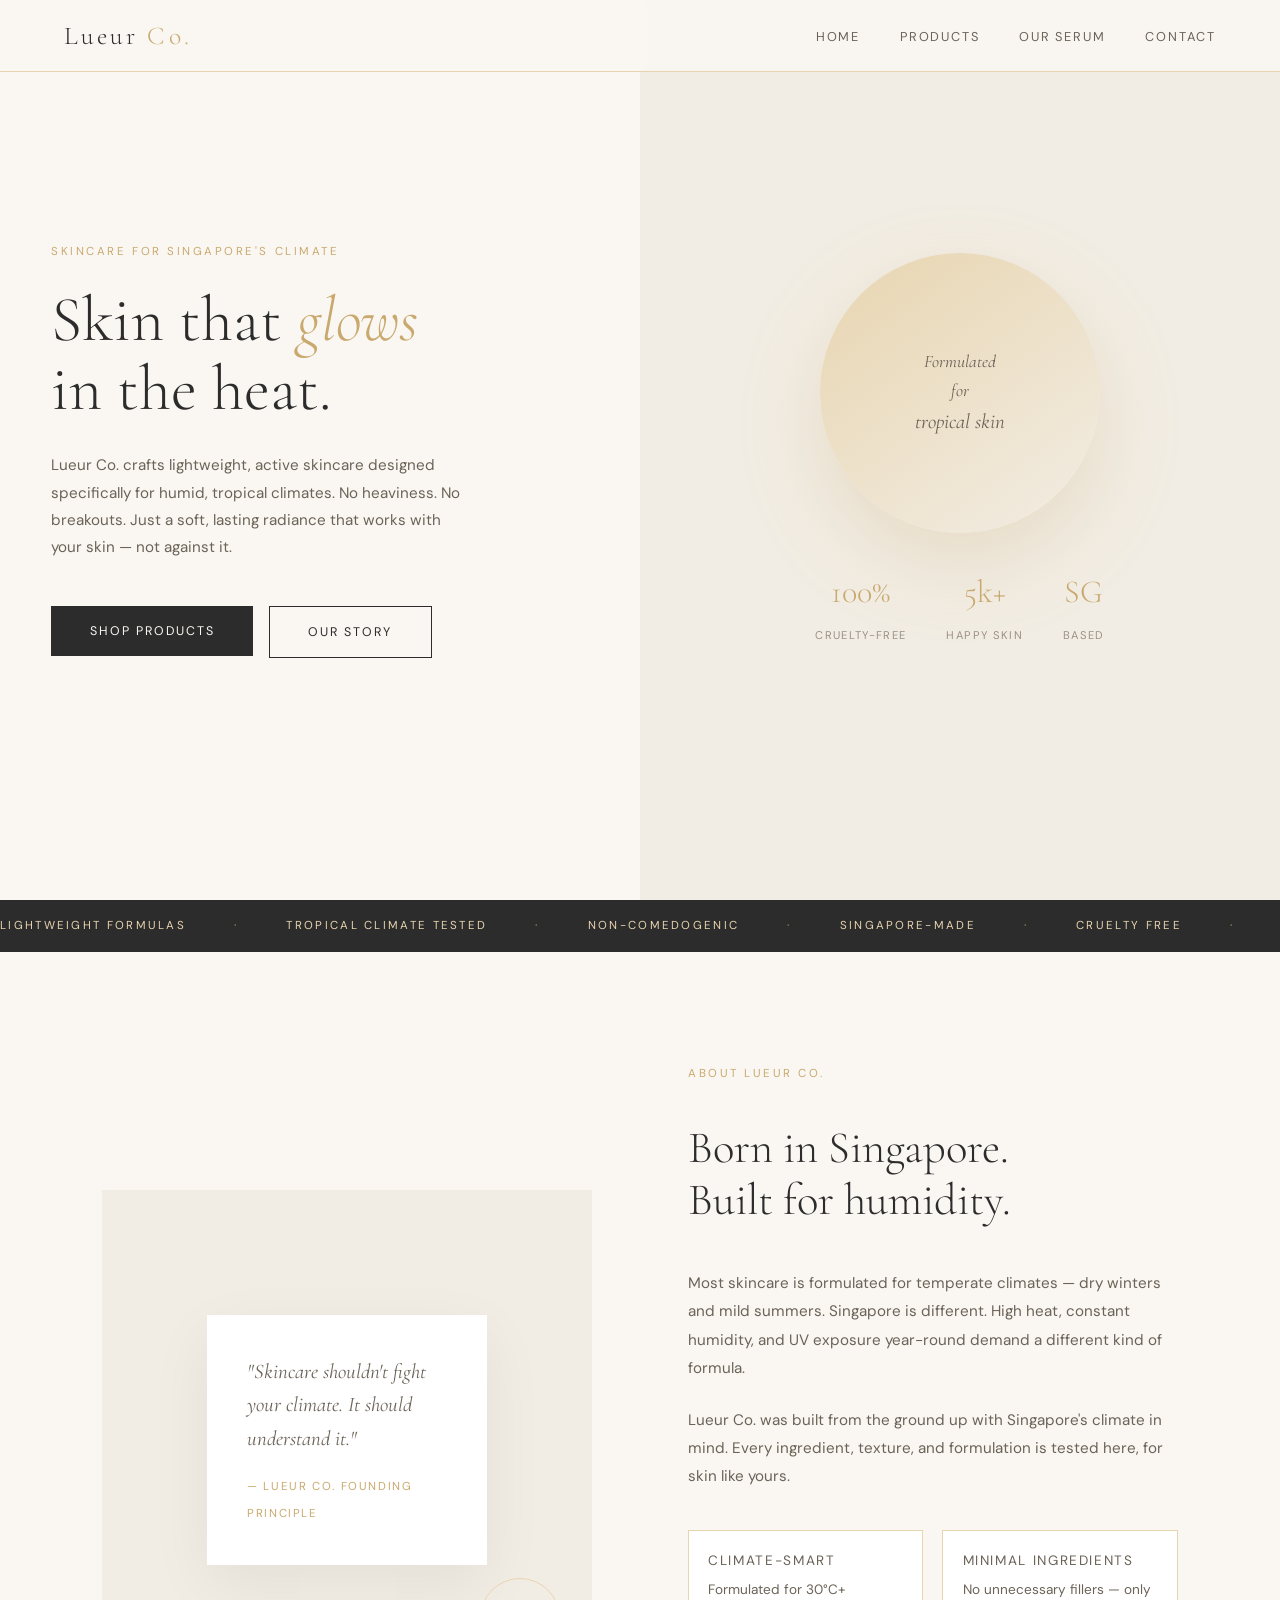
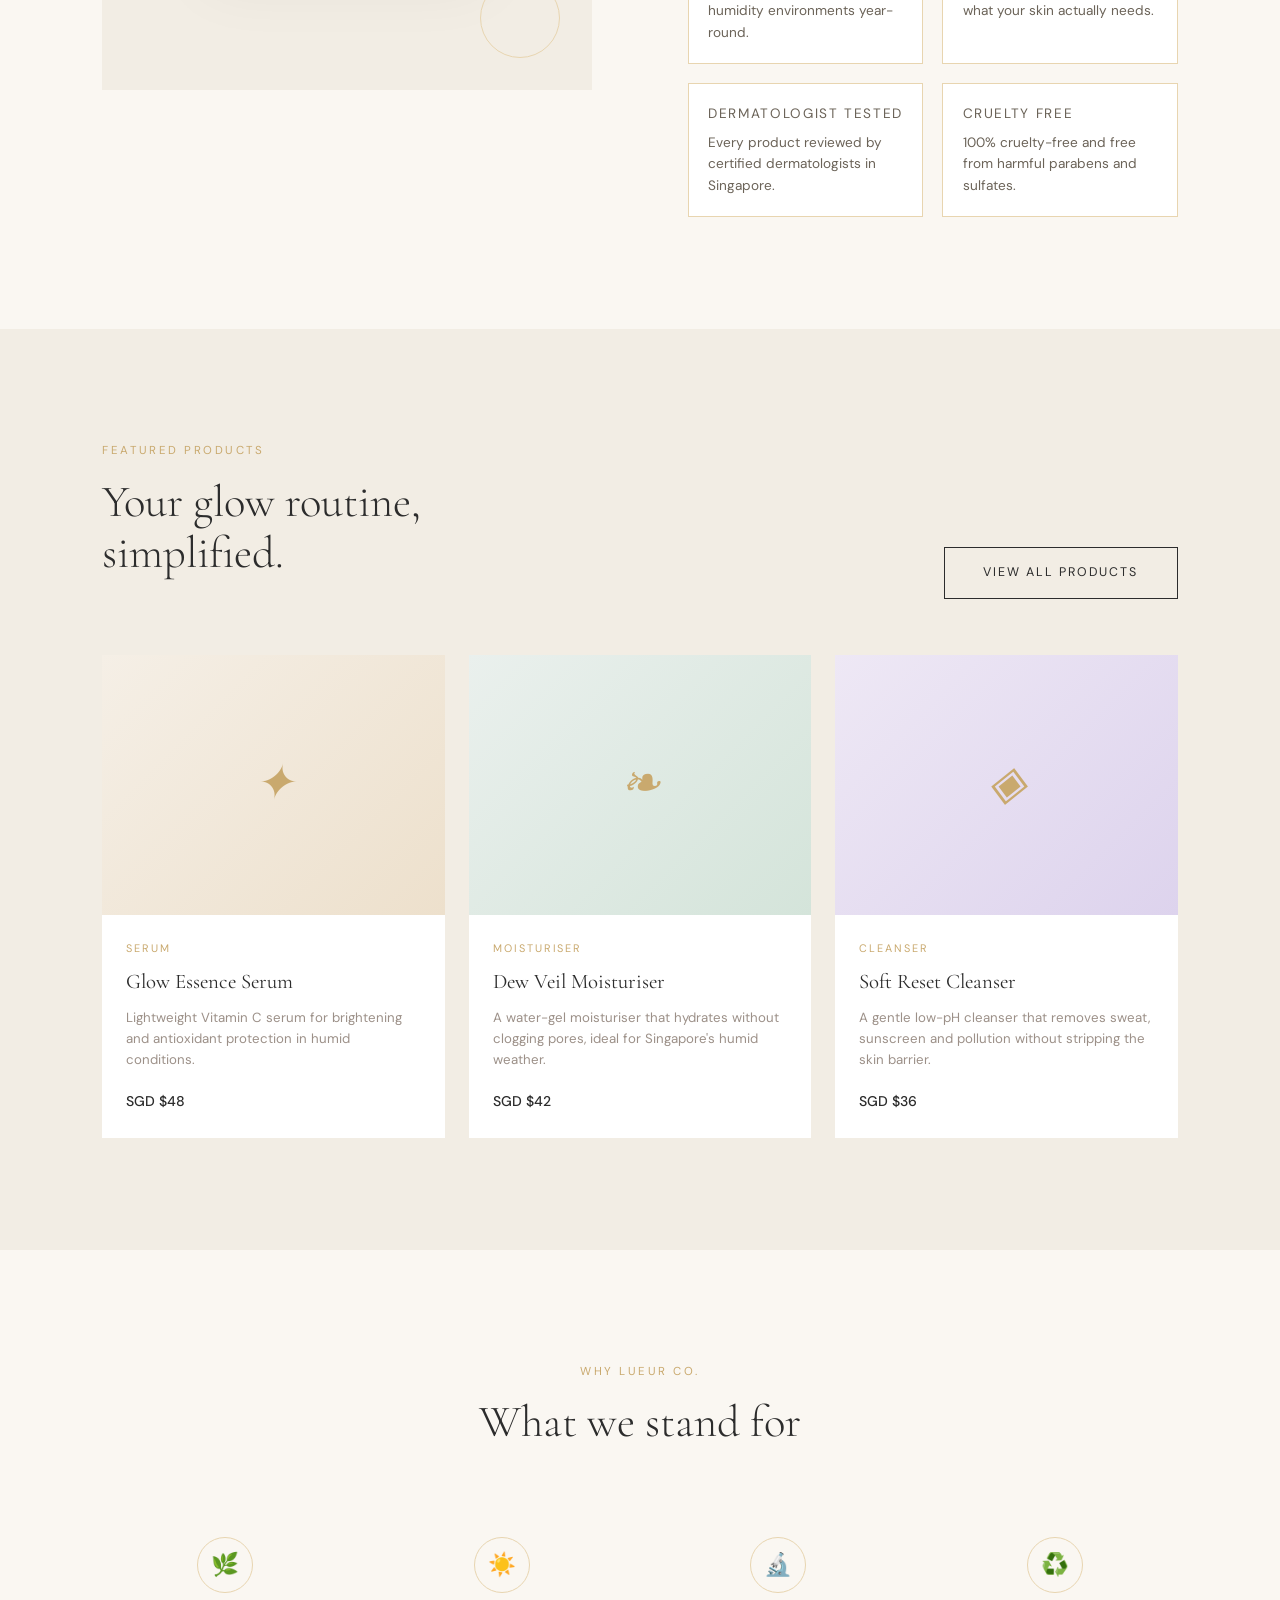
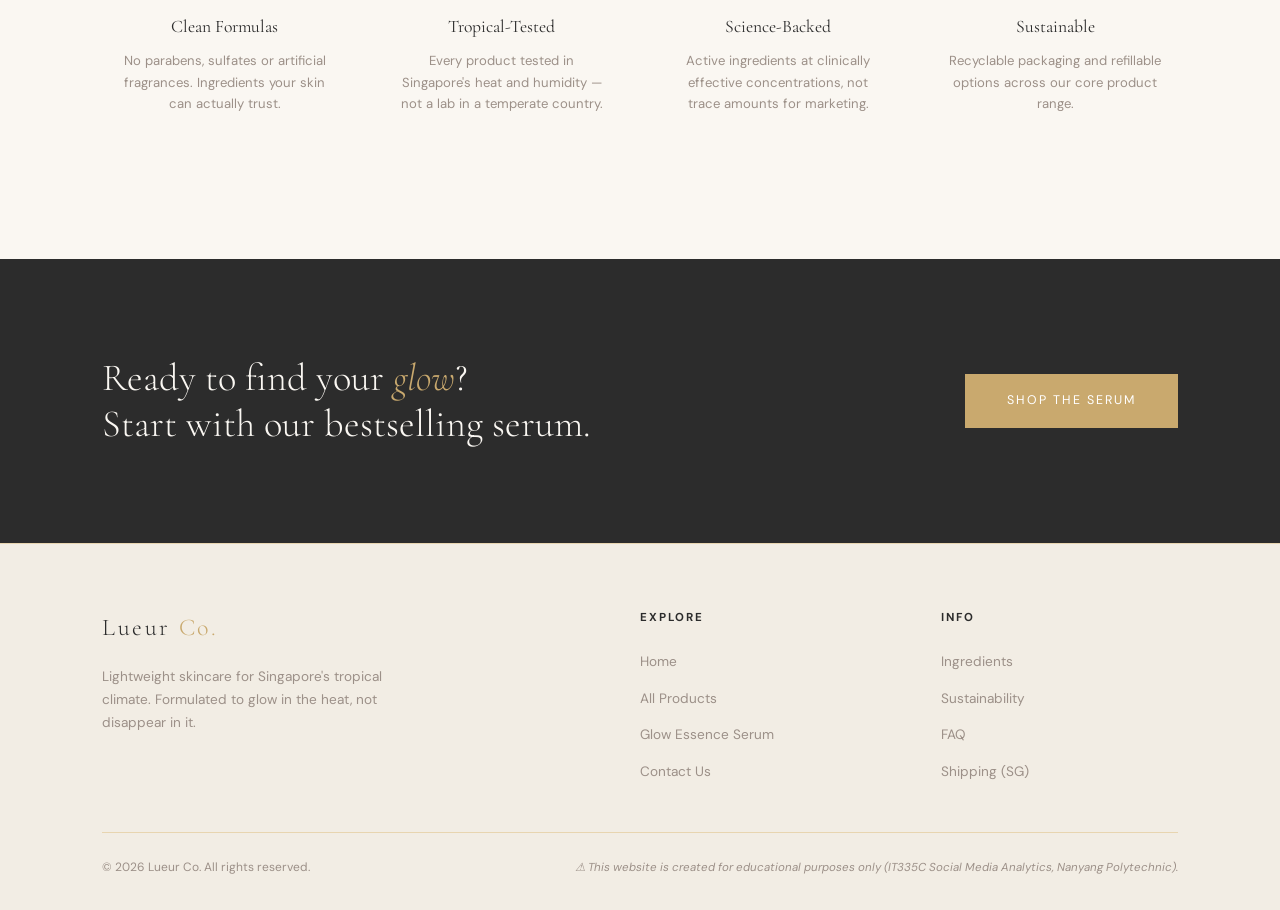
==== index.html @ 66461610 "Add files via upload" ====
<!DOCTYPE html>
<html lang="en">
<head>
  <meta charset="UTF-8" />
  <meta name="viewport" content="width=device-width, initial-scale=1.0" />
  <meta name="description" content="Lueur Co. — Lightweight skincare formulated for Singapore's humid tropical climate. Discover serums, moisturisers and cleansers that give your skin a natural, lasting glow." />
  <meta name="keywords" content="skincare Singapore, glow skincare, tropical skincare, humid weather skincare, lightweight moisturiser Singapore, serum Singapore, Lueur Co" />
  <meta name="author" content="Lueur Co." />
  <title>Lueur Co. | Skincare for the Tropical Glow</title>
  <link href="https://fonts.googleapis.com/css2?family=Cormorant+Garamond:ital,wght@0,300;0,400;0,600;1,300;1,400&family=DM+Sans:wght@300;400;500&display=swap" rel="stylesheet" />
  <style>
    *, *::before, *::after { box-sizing: border-box; margin: 0; padding: 0; }

    :root {
      --cream: #FAF7F2;
      --ivory: #F2EDE4;
      --gold: #C9A96E;
      --gold-light: #E8D5B0;
      --charcoal: #2C2C2C;
      --mid: #6B6358;
      --soft: #9C9088;
      --white: #FFFFFF;
    }

    html { scroll-behavior: smooth; }

    body {
      font-family: 'DM Sans', sans-serif;
      background: var(--cream);
      color: var(--charcoal);
      font-size: 16px;
      line-height: 1.7;
    }

    /* NAV */
    nav {
      position: fixed;
      top: 0; left: 0; right: 0;
      z-index: 100;
      display: flex;
      align-items: center;
      justify-content: space-between;
      padding: 0 5%;
      height: 72px;
      background: rgba(250, 247, 242, 0.92);
      backdrop-filter: blur(8px);
      border-bottom: 1px solid var(--gold-light);
    }

    .nav-logo {
      font-family: 'Cormorant Garamond', serif;
      font-size: 1.6rem;
      font-weight: 300;
      letter-spacing: 0.12em;
      color: var(--charcoal);
      text-decoration: none;
    }

    .nav-logo span { color: var(--gold); }

    .nav-links {
      display: flex;
      gap: 2.5rem;
      list-style: none;
    }

    .nav-links a {
      font-size: 0.8rem;
      letter-spacing: 0.14em;
      text-transform: uppercase;
      color: var(--mid);
      text-decoration: none;
      transition: color 0.2s;
    }

    .nav-links a:hover { color: var(--gold); }

    /* HERO */
    .hero {
      min-height: 100vh;
      display: grid;
      grid-template-columns: 1fr 1fr;
      padding-top: 72px;
    }

    .hero-text {
      display: flex;
      flex-direction: column;
      justify-content: center;
      padding: 6% 5% 6% 8%;
    }

    .hero-eyebrow {
      font-size: 0.72rem;
      letter-spacing: 0.22em;
      text-transform: uppercase;
      color: var(--gold);
      margin-bottom: 1.5rem;
    }

    .hero-title {
      font-family: 'Cormorant Garamond', serif;
      font-size: clamp(3rem, 5vw, 5.5rem);
      font-weight: 300;
      line-height: 1.08;
      color: var(--charcoal);
      margin-bottom: 1.8rem;
    }

    .hero-title em {
      font-style: italic;
      color: var(--gold);
    }

    .hero-sub {
      font-size: 0.95rem;
      color: var(--mid);
      max-width: 420px;
      margin-bottom: 2.8rem;
      line-height: 1.8;
    }

    .btn-primary {
      display: inline-block;
      background: var(--charcoal);
      color: var(--cream);
      padding: 0.9rem 2.4rem;
      font-size: 0.78rem;
      letter-spacing: 0.16em;
      text-transform: uppercase;
      text-decoration: none;
      transition: background 0.25s, color 0.25s;
      align-self: flex-start;
    }

    .btn-primary:hover {
      background: var(--gold);
      color: var(--white);
    }

    .btn-outline {
      display: inline-block;
      border: 1px solid var(--charcoal);
      color: var(--charcoal);
      padding: 0.9rem 2.4rem;
      font-size: 0.78rem;
      letter-spacing: 0.16em;
      text-transform: uppercase;
      text-decoration: none;
      transition: background 0.25s, color 0.25s;
    }

    .btn-outline:hover {
      background: var(--charcoal);
      color: var(--cream);
    }

    .hero-visual {
      background: var(--ivory);
      display: flex;
      align-items: center;
      justify-content: center;
      position: relative;
      overflow: hidden;
    }

    .hero-visual-inner {
      display: flex;
      flex-direction: column;
      align-items: center;
      gap: 2rem;
    }

    .hero-circle {
      width: 280px;
      height: 280px;
      border-radius: 50%;
      background: linear-gradient(145deg, var(--gold-light), var(--ivory));
      display: flex;
      align-items: center;
      justify-content: center;
      box-shadow: 0 30px 80px rgba(201,169,110,0.25);
    }

    .hero-circle-text {
      font-family: 'Cormorant Garamond', serif;
      font-size: 1.1rem;
      font-style: italic;
      color: var(--mid);
      text-align: center;
      line-height: 1.6;
    }

    .hero-stats {
      display: flex;
      gap: 2.5rem;
    }

    .hero-stat {
      text-align: center;
    }

    .hero-stat-num {
      font-family: 'Cormorant Garamond', serif;
      font-size: 2rem;
      font-weight: 300;
      color: var(--gold);
      display: block;
    }

    .hero-stat-label {
      font-size: 0.7rem;
      letter-spacing: 0.12em;
      text-transform: uppercase;
      color: var(--soft);
    }

    /* MARQUEE */
    .marquee-wrap {
      background: var(--charcoal);
      padding: 1rem 0;
      overflow: hidden;
    }

    .marquee-track {
      display: flex;
      gap: 3rem;
      animation: marquee 20s linear infinite;
      white-space: nowrap;
    }

    .marquee-track span {
      font-size: 0.72rem;
      letter-spacing: 0.2em;
      text-transform: uppercase;
      color: var(--gold-light);
    }

    .marquee-track .dot {
      color: var(--gold);
    }

    @keyframes marquee {
      from { transform: translateX(0); }
      to { transform: translateX(-50%); }
    }

    /* SECTION SHARED */
    section { padding: 7rem 8%; }

    .section-eyebrow {
      font-size: 0.72rem;
      letter-spacing: 0.22em;
      text-transform: uppercase;
      color: var(--gold);
      margin-bottom: 1rem;
    }

    .section-title {
      font-family: 'Cormorant Garamond', serif;
      font-size: clamp(2rem, 3.5vw, 3.2rem);
      font-weight: 300;
      line-height: 1.15;
      color: var(--charcoal);
      margin-bottom: 1.2rem;
    }

    .section-body {
      font-size: 0.95rem;
      color: var(--mid);
      max-width: 560px;
      line-height: 1.85;
    }

    /* ABOUT */
    .about {
      display: grid;
      grid-template-columns: 1fr 1fr;
      gap: 6rem;
      align-items: center;
    }

    .about-visual {
      background: var(--ivory);
      height: 500px;
      display: flex;
      align-items: center;
      justify-content: center;
      position: relative;
    }

    .about-visual-card {
      background: var(--white);
      padding: 2.5rem;
      max-width: 280px;
      box-shadow: 0 20px 60px rgba(0,0,0,0.06);
    }

    .about-visual-card p {
      font-family: 'Cormorant Garamond', serif;
      font-size: 1.3rem;
      font-style: italic;
      color: var(--mid);
      line-height: 1.6;
      margin-bottom: 1rem;
    }

    .about-visual-card small {
      font-size: 0.72rem;
      letter-spacing: 0.14em;
      text-transform: uppercase;
      color: var(--gold);
    }

    .about-accent {
      position: absolute;
      bottom: 2rem;
      right: 2rem;
      width: 80px;
      height: 80px;
      border: 1px solid var(--gold-light);
      border-radius: 50%;
    }

    .about-text { display: flex; flex-direction: column; gap: 1.5rem; }

    .about-pillars {
      display: grid;
      grid-template-columns: 1fr 1fr;
      gap: 1.2rem;
      margin-top: 1rem;
    }

    .pillar {
      padding: 1.2rem;
      border: 1px solid var(--gold-light);
      background: var(--white);
    }

    .pillar-title {
      font-size: 0.78rem;
      letter-spacing: 0.12em;
      text-transform: uppercase;
      color: var(--gold);
      margin-bottom: 0.4rem;
    }

    .pillar p {
      font-size: 0.85rem;
      color: var(--mid);
      line-height: 1.6;
    }

    /* FEATURED PRODUCTS */
    .featured { background: var(--ivory); }

    .featured-header {
      display: flex;
      justify-content: space-between;
      align-items: flex-end;
      margin-bottom: 3.5rem;
    }

    .products-grid {
      display: grid;
      grid-template-columns: repeat(3, 1fr);
      gap: 1.5rem;
    }

    .product-card {
      background: var(--white);
      overflow: hidden;
      transition: transform 0.3s;
      text-decoration: none;
      color: inherit;
      display: block;
    }

    .product-card:hover { transform: translateY(-6px); }

    .product-img {
      height: 260px;
      display: flex;
      align-items: center;
      justify-content: center;
      font-family: 'Cormorant Garamond', serif;
      font-size: 3rem;
      font-style: italic;
      color: var(--gold);
      position: relative;
      overflow: hidden;
    }

    .product-img-1 { background: linear-gradient(135deg, #F5EFE6, #EDE0CC); }
    .product-img-2 { background: linear-gradient(135deg, #EAF0ED, #D4E4DA); }
    .product-img-3 { background: linear-gradient(135deg, #EEE8F5, #DDD3ED); }

    .product-info { padding: 1.5rem; }

    .product-category {
      font-size: 0.68rem;
      letter-spacing: 0.18em;
      text-transform: uppercase;
      color: var(--gold);
      margin-bottom: 0.4rem;
    }

    .product-name {
      font-family: 'Cormorant Garamond', serif;
      font-size: 1.3rem;
      font-weight: 400;
      color: var(--charcoal);
      margin-bottom: 0.5rem;
    }

    .product-desc {
      font-size: 0.83rem;
      color: var(--soft);
      line-height: 1.6;
      margin-bottom: 1rem;
    }

    .product-price {
      font-size: 0.88rem;
      color: var(--charcoal);
      font-weight: 500;
    }

    /* VALUES */
    .values-grid {
      display: grid;
      grid-template-columns: repeat(4, 1fr);
      gap: 2rem;
      margin-top: 3.5rem;
    }

    .value-item { text-align: center; padding: 2rem 1rem; }

    .value-icon {
      width: 56px;
      height: 56px;
      border: 1px solid var(--gold-light);
      border-radius: 50%;
      display: flex;
      align-items: center;
      justify-content: center;
      margin: 0 auto 1.2rem;
      font-size: 1.4rem;
    }

    .value-title {
      font-family: 'Cormorant Garamond', serif;
      font-size: 1.1rem;
      font-weight: 400;
      color: var(--charcoal);
      margin-bottom: 0.5rem;
    }

    .value-body {
      font-size: 0.82rem;
      color: var(--soft);
      line-height: 1.65;
    }

    /* CTA BANNER */
    .cta-banner {
      background: var(--charcoal);
      padding: 6rem 8%;
      display: grid;
      grid-template-columns: 1fr auto;
      align-items: center;
      gap: 3rem;
    }

    .cta-banner h2 {
      font-family: 'Cormorant Garamond', serif;
      font-size: clamp(2rem, 3vw, 3rem);
      font-weight: 300;
      color: var(--cream);
      line-height: 1.2;
    }

    .cta-banner h2 em { color: var(--gold); font-style: italic; }

    .btn-gold {
      display: inline-block;
      background: var(--gold);
      color: var(--white);
      padding: 1rem 2.6rem;
      font-size: 0.78rem;
      letter-spacing: 0.16em;
      text-transform: uppercase;
      text-decoration: none;
      white-space: nowrap;
      transition: background 0.25s;
    }

    .btn-gold:hover { background: var(--gold-light); color: var(--charcoal); }

    /* FOOTER */
    footer {
      background: var(--ivory);
      padding: 4rem 8% 2rem;
      border-top: 1px solid var(--gold-light);
    }

    .footer-top {
      display: grid;
      grid-template-columns: 2fr 1fr 1fr;
      gap: 4rem;
      margin-bottom: 3rem;
    }

    .footer-brand {
      font-family: 'Cormorant Garamond', serif;
      font-size: 1.5rem;
      font-weight: 300;
      letter-spacing: 0.1em;
      color: var(--charcoal);
      margin-bottom: 1rem;
    }

    .footer-brand span { color: var(--gold); }

    .footer-tagline {
      font-size: 0.85rem;
      color: var(--soft);
      line-height: 1.7;
      max-width: 280px;
    }

    .footer-col h4 {
      font-size: 0.72rem;
      letter-spacing: 0.18em;
      text-transform: uppercase;
      color: var(--charcoal);
      margin-bottom: 1.2rem;
    }

    .footer-col ul { list-style: none; display: flex; flex-direction: column; gap: 0.6rem; }

    .footer-col ul a {
      font-size: 0.85rem;
      color: var(--soft);
      text-decoration: none;
      transition: color 0.2s;
    }

    .footer-col ul a:hover { color: var(--gold); }

    .footer-bottom {
      border-top: 1px solid var(--gold-light);
      padding-top: 1.5rem;
      display: flex;
      justify-content: space-between;
      align-items: center;
    }

    .footer-copy {
      font-size: 0.75rem;
      color: var(--soft);
    }

    .disclaimer {
      font-size: 0.72rem;
      color: var(--soft);
      font-style: italic;
    }
  </style>
</head>
<body>

  <!-- NAV -->
  <nav>
    <a href="index.html" class="nav-logo">Lueur <span>Co.</span></a>
    <ul class="nav-links">
      <li><a href="index.html">Home</a></li>
      <li><a href="products.html">Products</a></li>
      <li><a href="serum.html">Our Serum</a></li>
      <li><a href="serum.html#contact">Contact</a></li>
    </ul>
  </nav>

  <!-- HERO -->
  <section class="hero" style="padding: 0;">
    <div class="hero-text">
      <p class="hero-eyebrow">Skincare for Singapore's Climate</p>
      <h1 class="hero-title">Skin that <em>glows</em><br>in the heat.</h1>
      <p class="hero-sub">Lueur Co. crafts lightweight, active skincare designed specifically for humid, tropical climates. No heaviness. No breakouts. Just a soft, lasting radiance that works with your skin — not against it.</p>
      <div style="display:flex;gap:1rem;">
        <a href="products.html" class="btn-primary">Shop Products</a>
        <a href="#about" class="btn-outline">Our Story</a>
      </div>
    </div>
    <div class="hero-visual">
      <div class="hero-visual-inner">
        <div class="hero-circle">
          <div class="hero-circle-text">
            Formulated<br>for<br><em style="font-size:1.3rem">tropical skin</em>
          </div>
        </div>
        <div class="hero-stats">
          <div class="hero-stat">
            <span class="hero-stat-num">100%</span>
            <span class="hero-stat-label">Cruelty-free</span>
          </div>
          <div class="hero-stat">
            <span class="hero-stat-num">5k+</span>
            <span class="hero-stat-label">Happy skin</span>
          </div>
          <div class="hero-stat">
            <span class="hero-stat-num">SG</span>
            <span class="hero-stat-label">Based</span>
          </div>
        </div>
      </div>
    </div>
  </section>

  <!-- MARQUEE -->
  <div class="marquee-wrap">
    <div class="marquee-track">
      <span>Lightweight Formulas</span><span class="dot">·</span>
      <span>Tropical Climate Tested</span><span class="dot">·</span>
      <span>Non-Comedogenic</span><span class="dot">·</span>
      <span>Singapore-Made</span><span class="dot">·</span>
      <span>Cruelty Free</span><span class="dot">·</span>
      <span>Dermatologist Approved</span><span class="dot">·</span>
      <span>Lightweight Formulas</span><span class="dot">·</span>
      <span>Tropical Climate Tested</span><span class="dot">·</span>
      <span>Non-Comedogenic</span><span class="dot">·</span>
      <span>Singapore-Made</span><span class="dot">·</span>
      <span>Cruelty Free</span><span class="dot">·</span>
      <span>Dermatologist Approved</span><span class="dot">·</span>
    </div>
  </div>

  <!-- ABOUT -->
  <section id="about">
    <div class="about">
      <div class="about-visual">
        <div class="about-visual-card">
          <p>"Skincare shouldn't fight your climate. It should understand it."</p>
          <small>— Lueur Co. Founding Principle</small>
        </div>
        <div class="about-accent"></div>
      </div>
      <div class="about-text">
        <p class="section-eyebrow">About Lueur Co.</p>
        <h2 class="section-title">Born in Singapore.<br>Built for humidity.</h2>
        <p class="section-body">Most skincare is formulated for temperate climates — dry winters and mild summers. Singapore is different. High heat, constant humidity, and UV exposure year-round demand a different kind of formula.</p>
        <p class="section-body">Lueur Co. was built from the ground up with Singapore's climate in mind. Every ingredient, texture, and formulation is tested here, for skin like yours.</p>
        <div class="about-pillars">
          <div class="pillar">
            <p class="pillar-title">Climate-smart</p>
            <p>Formulated for 30°C+ humidity environments year-round.</p>
          </div>
          <div class="pillar">
            <p class="pillar-title">Minimal Ingredients</p>
            <p>No unnecessary fillers — only what your skin actually needs.</p>
          </div>
          <div class="pillar">
            <p class="pillar-title">Dermatologist Tested</p>
            <p>Every product reviewed by certified dermatologists in Singapore.</p>
          </div>
          <div class="pillar">
            <p class="pillar-title">Cruelty Free</p>
            <p>100% cruelty-free and free from harmful parabens and sulfates.</p>
          </div>
        </div>
      </div>
    </div>
  </section>

  <!-- FEATURED PRODUCTS -->
  <section class="featured">
    <div class="featured-header">
      <div>
        <p class="section-eyebrow">Featured Products</p>
        <h2 class="section-title">Your glow routine,<br>simplified.</h2>
      </div>
      <a href="products.html" class="btn-outline">View All Products</a>
    </div>
    <div class="products-grid">
      <a href="serum.html" class="product-card">
        <div class="product-img product-img-1">✦</div>
        <div class="product-info">
          <p class="product-category">Serum</p>
          <h3 class="product-name">Glow Essence Serum</h3>
          <p class="product-desc">Lightweight Vitamin C serum for brightening and antioxidant protection in humid conditions.</p>
          <span class="product-price">SGD $48</span>
        </div>
      </a>
      <a href="products.html" class="product-card">
        <div class="product-img product-img-2">❧</div>
        <div class="product-info">
          <p class="product-category">Moisturiser</p>
          <h3 class="product-name">Dew Veil Moisturiser</h3>
          <p class="product-desc">A water-gel moisturiser that hydrates without clogging pores, ideal for Singapore's humid weather.</p>
          <span class="product-price">SGD $42</span>
        </div>
      </a>
      <a href="products.html" class="product-card">
        <div class="product-img product-img-3">◈</div>
        <div class="product-info">
          <p class="product-category">Cleanser</p>
          <h3 class="product-name">Soft Reset Cleanser</h3>
          <p class="product-desc">A gentle low-pH cleanser that removes sweat, sunscreen and pollution without stripping the skin barrier.</p>
          <span class="product-price">SGD $36</span>
        </div>
      </a>
    </div>
  </section>

  <!-- VALUES -->
  <section>
    <div style="text-align:center;max-width:560px;margin:0 auto 0;">
      <p class="section-eyebrow">Why Lueur Co.</p>
      <h2 class="section-title">What we stand for</h2>
    </div>
    <div class="values-grid">
      <div class="value-item">
        <div class="value-icon">🌿</div>
        <h3 class="value-title">Clean Formulas</h3>
        <p class="value-body">No parabens, sulfates or artificial fragrances. Ingredients your skin can actually trust.</p>
      </div>
      <div class="value-item">
        <div class="value-icon">☀️</div>
        <h3 class="value-title">Tropical-Tested</h3>
        <p class="value-body">Every product tested in Singapore's heat and humidity — not a lab in a temperate country.</p>
      </div>
      <div class="value-item">
        <div class="value-icon">🔬</div>
        <h3 class="value-title">Science-Backed</h3>
        <p class="value-body">Active ingredients at clinically effective concentrations, not trace amounts for marketing.</p>
      </div>
      <div class="value-item">
        <div class="value-icon">♻️</div>
        <h3 class="value-title">Sustainable</h3>
        <p class="value-body">Recyclable packaging and refillable options across our core product range.</p>
      </div>
    </div>
  </section>

  <!-- CTA BANNER -->
  <div class="cta-banner">
    <h2>Ready to find your <em>glow</em>?<br>Start with our bestselling serum.</h2>
    <a href="serum.html" class="btn-gold">Shop the Serum</a>
  </div>

  <!-- FOOTER -->
  <footer>
    <div class="footer-top">
      <div>
        <div class="footer-brand">Lueur <span>Co.</span></div>
        <p class="footer-tagline">Lightweight skincare for Singapore's tropical climate. Formulated to glow in the heat, not disappear in it.</p>
      </div>
      <div class="footer-col">
        <h4>Explore</h4>
        <ul>
          <li><a href="index.html">Home</a></li>
          <li><a href="products.html">All Products</a></li>
          <li><a href="serum.html">Glow Essence Serum</a></li>
          <li><a href="serum.html#contact">Contact Us</a></li>
        </ul>
      </div>
      <div class="footer-col">
        <h4>Info</h4>
        <ul>
          <li><a href="#">Ingredients</a></li>
          <li><a href="#">Sustainability</a></li>
          <li><a href="#">FAQ</a></li>
          <li><a href="#">Shipping (SG)</a></li>
        </ul>
      </div>
    </div>
    <div class="footer-bottom">
      <p class="footer-copy">© 2026 Lueur Co. All rights reserved.</p>
      <p class="disclaimer">⚠ This website is created for educational purposes only (IT335C Social Media Analytics, Nanyang Polytechnic).</p>
    </div>
  </footer>

</body>
</html>
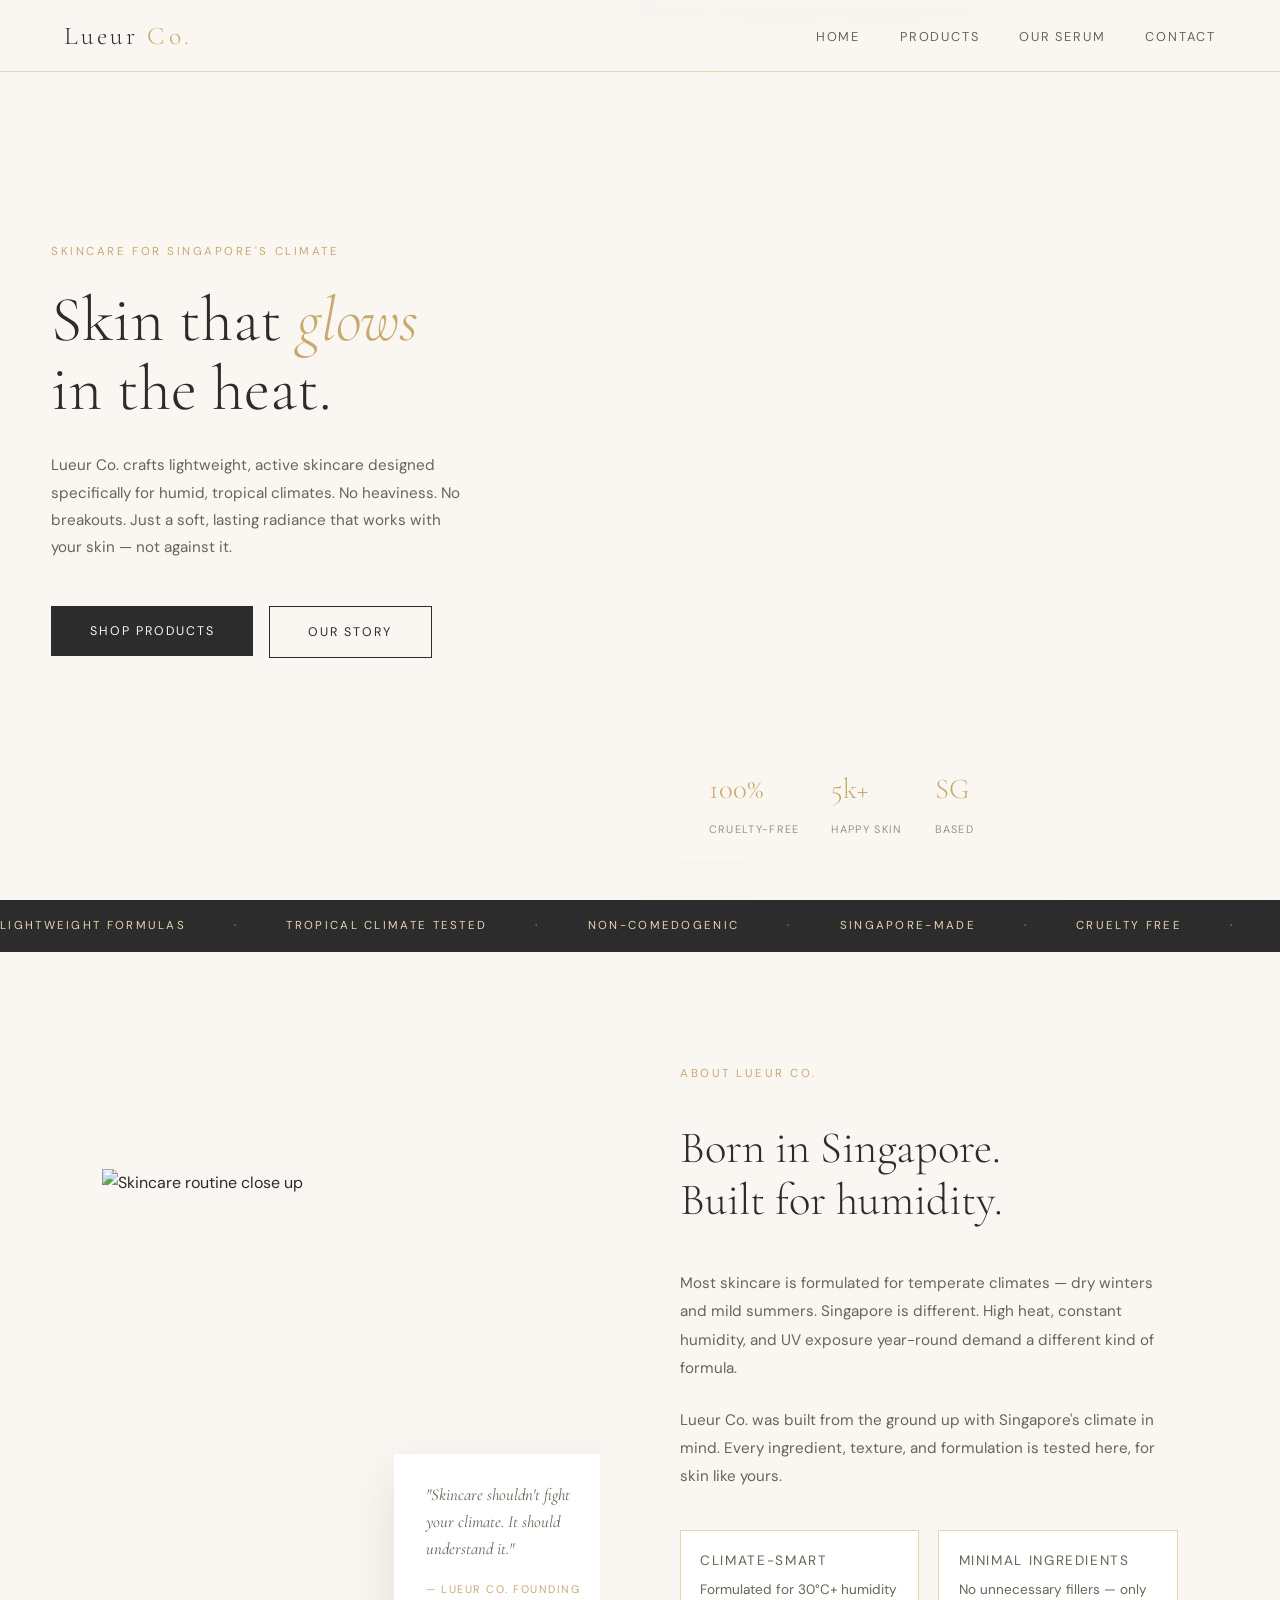
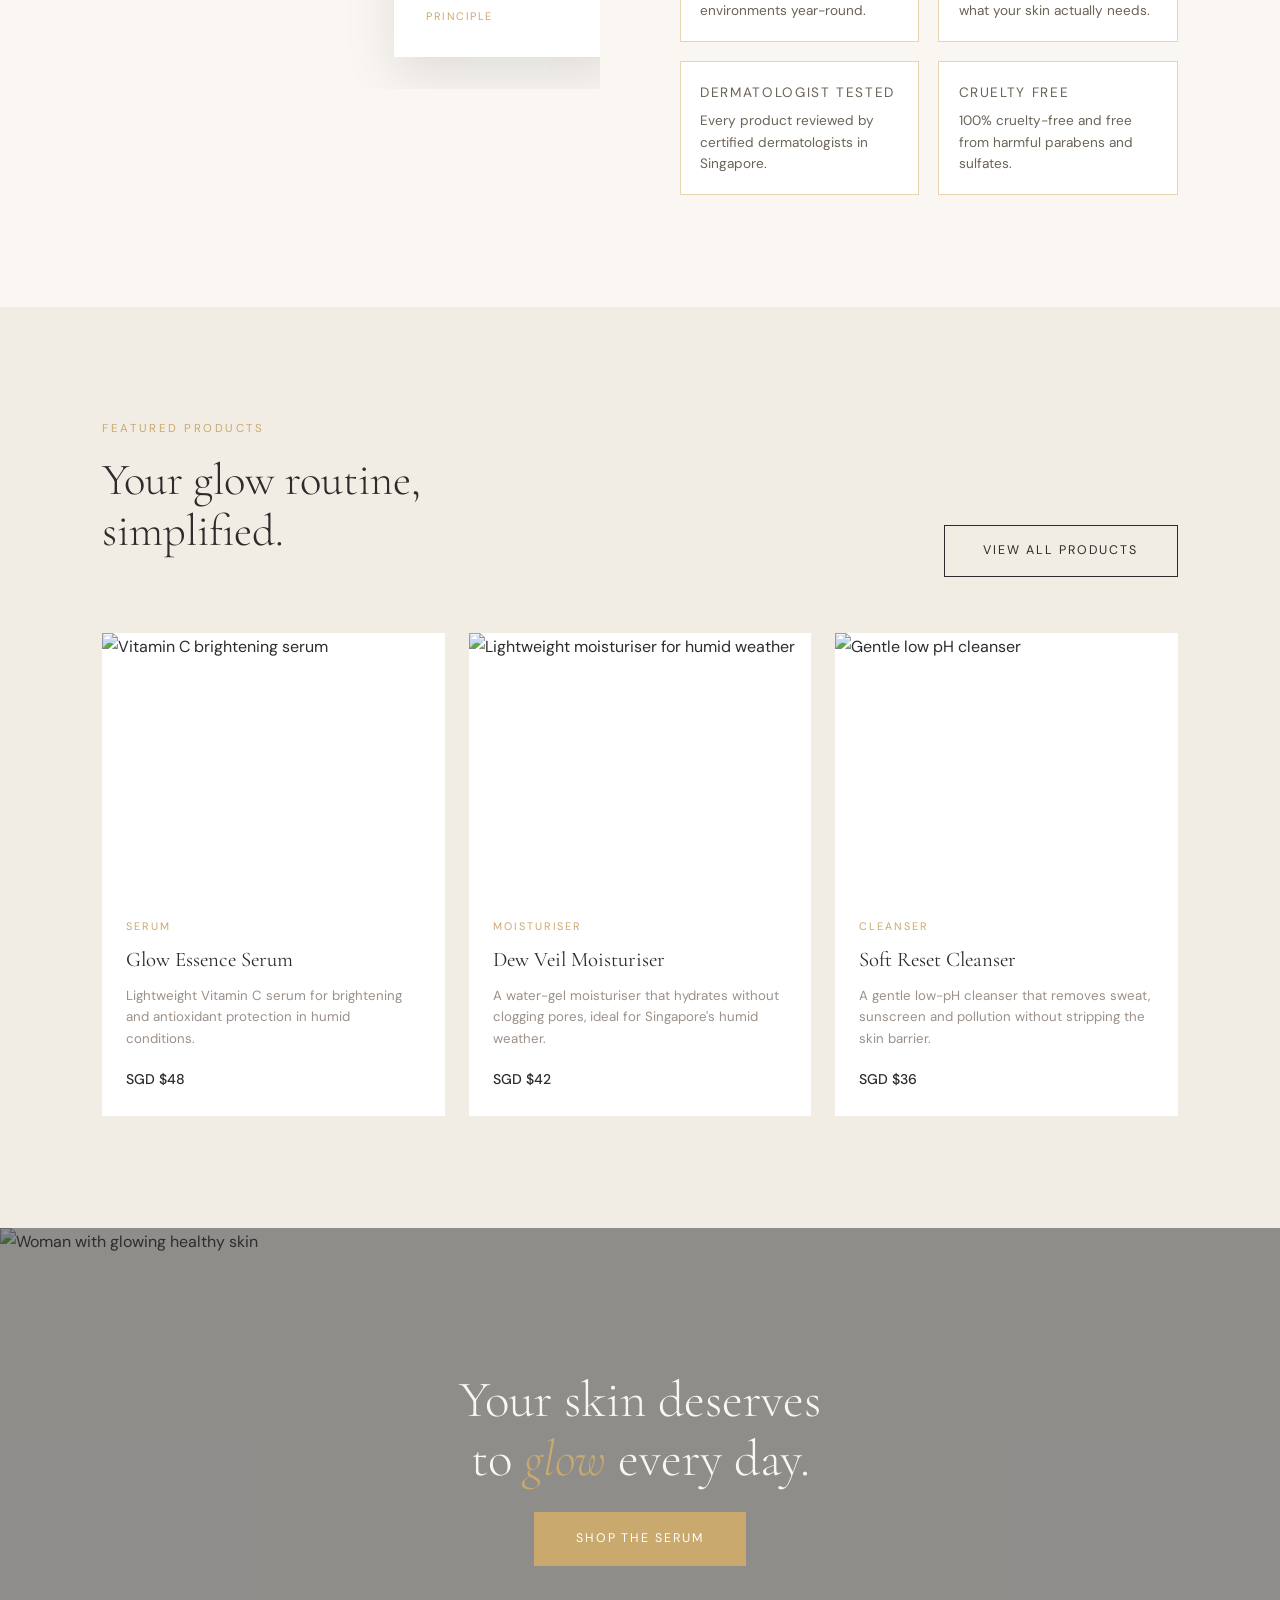
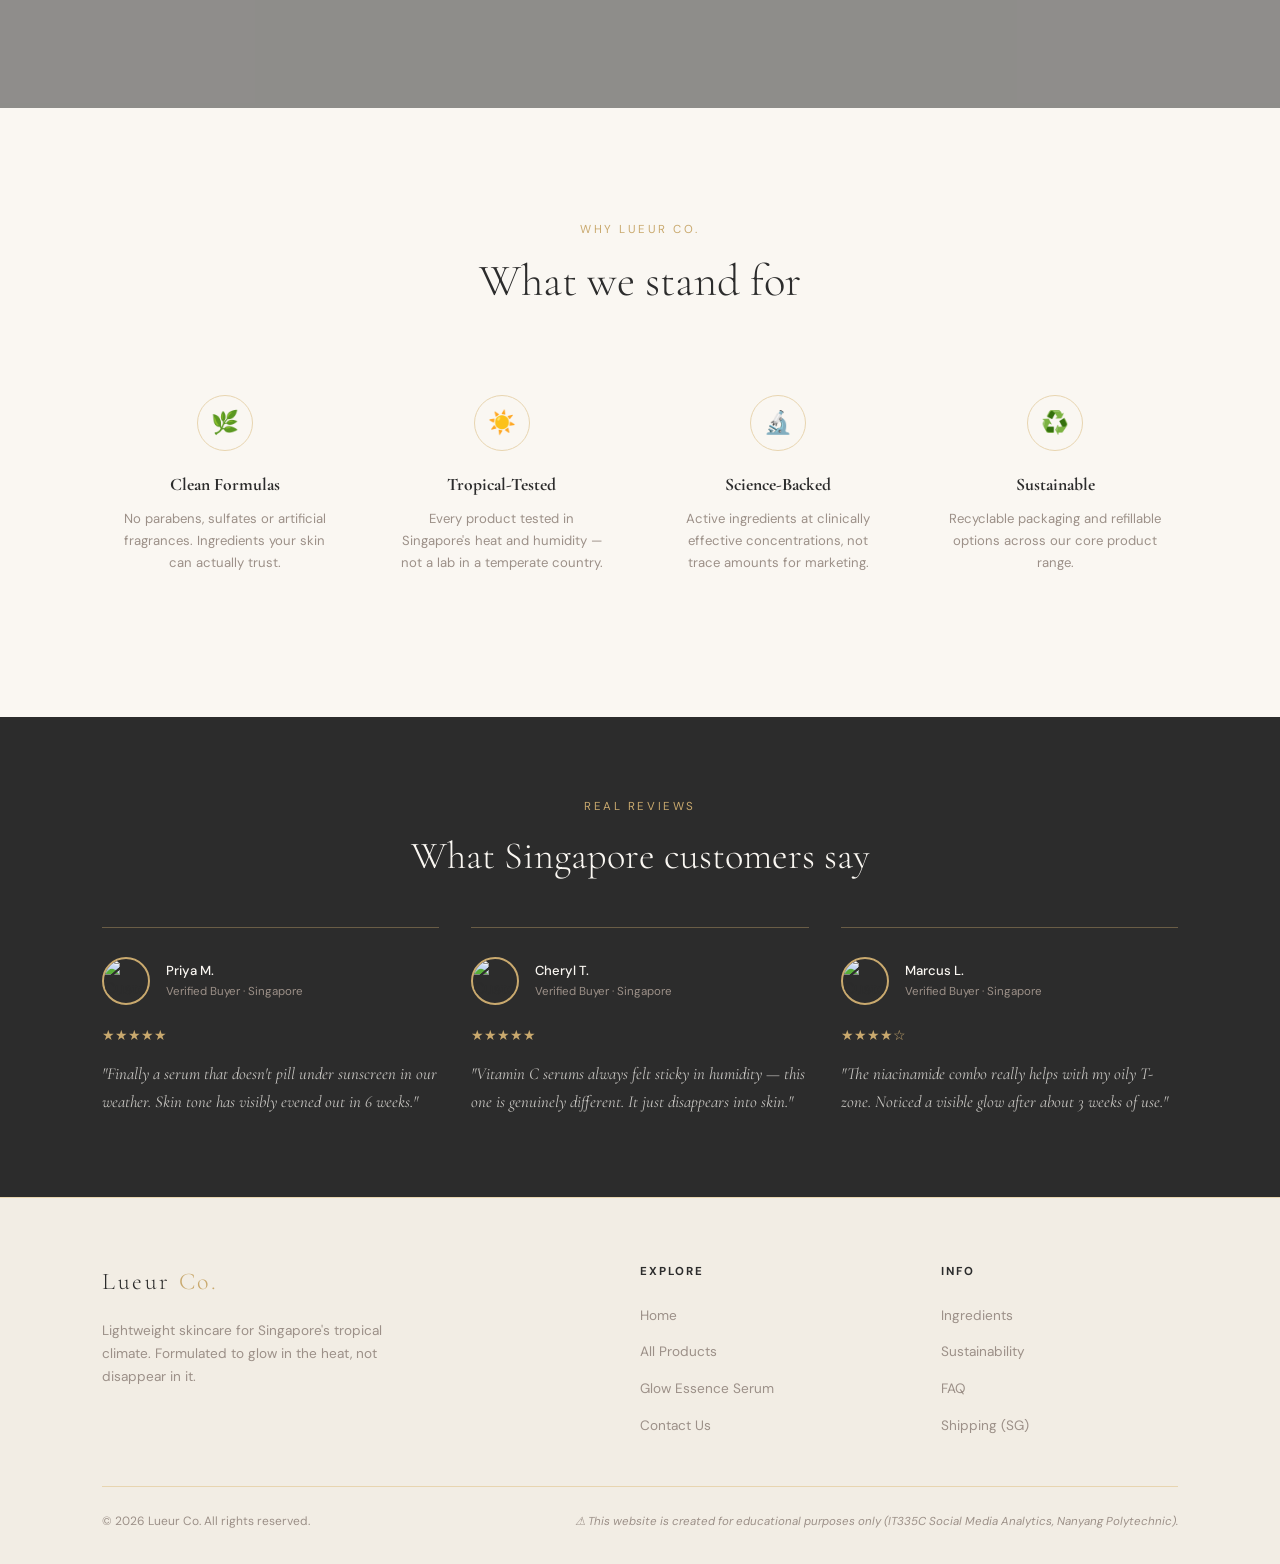
==== commit 9d59dfbb: "Add files via upload" ====
--- a/index.html
+++ b/index.html
@@ -8,569 +8,140 @@
   <meta name="author" content="Lueur Co." />
   <title>Lueur Co. | Skincare for the Tropical Glow</title>
   <link href="https://fonts.googleapis.com/css2?family=Cormorant+Garamond:ital,wght@0,300;0,400;0,600;1,300;1,400&family=DM+Sans:wght@300;400;500&display=swap" rel="stylesheet" />
+  <link rel="stylesheet" href="shared.css" />
   <style>
     *, *::before, *::after { box-sizing: border-box; margin: 0; padding: 0; }
-
     :root {
-      --cream: #FAF7F2;
-      --ivory: #F2EDE4;
-      --gold: #C9A96E;
-      --gold-light: #E8D5B0;
-      --charcoal: #2C2C2C;
-      --mid: #6B6358;
-      --soft: #9C9088;
-      --white: #FFFFFF;
+      --cream: #FAF7F2; --ivory: #F2EDE4; --gold: #C9A96E; --gold-light: #E8D5B0;
+      --charcoal: #2C2C2C; --mid: #6B6358; --soft: #9C9088; --white: #FFFFFF;
     }
-
     html { scroll-behavior: smooth; }
-
-    body {
-      font-family: 'DM Sans', sans-serif;
-      background: var(--cream);
-      color: var(--charcoal);
-      font-size: 16px;
-      line-height: 1.7;
-    }
-
-    /* NAV */
+    body { font-family: 'DM Sans', sans-serif; background: var(--cream); color: var(--charcoal); font-size: 16px; line-height: 1.7; }
+
     nav {
-      position: fixed;
-      top: 0; left: 0; right: 0;
-      z-index: 100;
-      display: flex;
-      align-items: center;
-      justify-content: space-between;
-      padding: 0 5%;
-      height: 72px;
-      background: rgba(250, 247, 242, 0.92);
-      backdrop-filter: blur(8px);
+      position: fixed; top: 0; left: 0; right: 0; z-index: 100;
+      display: flex; align-items: center; justify-content: space-between;
+      padding: 0 5%; height: 72px;
+      background: rgba(250,247,242,0.92); backdrop-filter: blur(8px);
       border-bottom: 1px solid var(--gold-light);
     }
-
-    .nav-logo {
-      font-family: 'Cormorant Garamond', serif;
-      font-size: 1.6rem;
-      font-weight: 300;
-      letter-spacing: 0.12em;
-      color: var(--charcoal);
-      text-decoration: none;
-    }
-
-    .nav-logo span { color: var(--gold); }
-
-    .nav-links {
-      display: flex;
-      gap: 2.5rem;
-      list-style: none;
-    }
-
-    .nav-links a {
-      font-size: 0.8rem;
-      letter-spacing: 0.14em;
-      text-transform: uppercase;
-      color: var(--mid);
-      text-decoration: none;
-      transition: color 0.2s;
-    }
-
-    .nav-links a:hover { color: var(--gold); }
+    .nav-logo { font-family:'Cormorant Garamond',serif; font-size:1.6rem; font-weight:300; letter-spacing:0.12em; color:var(--charcoal); text-decoration:none; }
+    .nav-logo span { color:var(--gold); }
+    .nav-links { display:flex; gap:2.5rem; list-style:none; }
+    .nav-links a { font-size:0.8rem; letter-spacing:0.14em; text-transform:uppercase; color:var(--mid); text-decoration:none; transition:color 0.2s; }
+    .nav-links a:hover { color:var(--gold); }
 
     /* HERO */
-    .hero {
-      min-height: 100vh;
-      display: grid;
-      grid-template-columns: 1fr 1fr;
-      padding-top: 72px;
-    }
-
-    .hero-text {
-      display: flex;
-      flex-direction: column;
-      justify-content: center;
-      padding: 6% 5% 6% 8%;
-    }
-
-    .hero-eyebrow {
-      font-size: 0.72rem;
-      letter-spacing: 0.22em;
-      text-transform: uppercase;
-      color: var(--gold);
-      margin-bottom: 1.5rem;
-    }
-
-    .hero-title {
-      font-family: 'Cormorant Garamond', serif;
-      font-size: clamp(3rem, 5vw, 5.5rem);
-      font-weight: 300;
-      line-height: 1.08;
-      color: var(--charcoal);
-      margin-bottom: 1.8rem;
-    }
-
-    .hero-title em {
-      font-style: italic;
-      color: var(--gold);
-    }
-
-    .hero-sub {
-      font-size: 0.95rem;
-      color: var(--mid);
-      max-width: 420px;
-      margin-bottom: 2.8rem;
-      line-height: 1.8;
-    }
-
-    .btn-primary {
-      display: inline-block;
-      background: var(--charcoal);
-      color: var(--cream);
-      padding: 0.9rem 2.4rem;
-      font-size: 0.78rem;
-      letter-spacing: 0.16em;
-      text-transform: uppercase;
-      text-decoration: none;
-      transition: background 0.25s, color 0.25s;
-      align-self: flex-start;
-    }
-
-    .btn-primary:hover {
-      background: var(--gold);
-      color: var(--white);
-    }
-
-    .btn-outline {
-      display: inline-block;
-      border: 1px solid var(--charcoal);
-      color: var(--charcoal);
-      padding: 0.9rem 2.4rem;
-      font-size: 0.78rem;
-      letter-spacing: 0.16em;
-      text-transform: uppercase;
-      text-decoration: none;
-      transition: background 0.25s, color 0.25s;
-    }
-
-    .btn-outline:hover {
-      background: var(--charcoal);
-      color: var(--cream);
-    }
-
-    .hero-visual {
-      background: var(--ivory);
-      display: flex;
-      align-items: center;
-      justify-content: center;
-      position: relative;
-      overflow: hidden;
-    }
-
-    .hero-visual-inner {
-      display: flex;
-      flex-direction: column;
-      align-items: center;
-      gap: 2rem;
-    }
-
-    .hero-circle {
-      width: 280px;
-      height: 280px;
-      border-radius: 50%;
-      background: linear-gradient(145deg, var(--gold-light), var(--ivory));
-      display: flex;
-      align-items: center;
-      justify-content: center;
-      box-shadow: 0 30px 80px rgba(201,169,110,0.25);
-    }
-
-    .hero-circle-text {
-      font-family: 'Cormorant Garamond', serif;
-      font-size: 1.1rem;
-      font-style: italic;
-      color: var(--mid);
-      text-align: center;
-      line-height: 1.6;
-    }
-
-    .hero-stats {
-      display: flex;
-      gap: 2.5rem;
-    }
-
-    .hero-stat {
-      text-align: center;
-    }
-
-    .hero-stat-num {
-      font-family: 'Cormorant Garamond', serif;
-      font-size: 2rem;
-      font-weight: 300;
-      color: var(--gold);
-      display: block;
-    }
-
-    .hero-stat-label {
-      font-size: 0.7rem;
-      letter-spacing: 0.12em;
-      text-transform: uppercase;
-      color: var(--soft);
-    }
+    .hero { min-height: 100vh; display: grid; grid-template-columns: 1fr 1fr; padding-top: 72px; }
+    .hero-text { display:flex; flex-direction:column; justify-content:center; padding: 6% 5% 6% 8%; }
+    .hero-eyebrow { font-size:0.72rem; letter-spacing:0.22em; text-transform:uppercase; color:var(--gold); margin-bottom:1.5rem; }
+    .hero-title { font-family:'Cormorant Garamond',serif; font-size:clamp(3rem,5vw,5.5rem); font-weight:300; line-height:1.08; color:var(--charcoal); margin-bottom:1.8rem; }
+    .hero-title em { font-style:italic; color:var(--gold); }
+    .hero-sub { font-size:0.95rem; color:var(--mid); max-width:420px; margin-bottom:2.8rem; line-height:1.8; }
+    .btn-primary { display:inline-block; background:var(--charcoal); color:var(--cream); padding:0.9rem 2.4rem; font-size:0.78rem; letter-spacing:0.16em; text-transform:uppercase; text-decoration:none; transition:background 0.25s,color 0.25s; align-self:flex-start; }
+    .btn-primary:hover { background:var(--gold); color:var(--white); }
+    .btn-outline { display:inline-block; border:1px solid var(--charcoal); color:var(--charcoal); padding:0.9rem 2.4rem; font-size:0.78rem; letter-spacing:0.16em; text-transform:uppercase; text-decoration:none; transition:background 0.25s,color 0.25s; }
+    .btn-outline:hover { background:var(--charcoal); color:var(--cream); }
+
+    /* HERO PHOTO */
+    .hero-visual { position:relative; overflow:hidden; min-height:600px; }
+    .hero-photo { width:100%; height:100%; object-fit:cover; position:absolute; inset:0; }
+    .hero-photo-overlay { position:absolute; inset:0; background:linear-gradient(to right, rgba(242,237,228,0.18), rgba(242,237,228,0.05)); }
+    .hero-stats { position:absolute; bottom:2.5rem; left:2.5rem; display:flex; gap:2rem; background:rgba(250,247,242,0.88); backdrop-filter:blur(6px); padding:1.2rem 1.8rem; }
+    .hero-stat-num { font-family:'Cormorant Garamond',serif; font-size:1.8rem; font-weight:300; color:var(--gold); display:block; }
+    .hero-stat-label { font-size:0.68rem; letter-spacing:0.12em; text-transform:uppercase; color:var(--soft); }
 
     /* MARQUEE */
-    .marquee-wrap {
-      background: var(--charcoal);
-      padding: 1rem 0;
-      overflow: hidden;
-    }
-
-    .marquee-track {
-      display: flex;
-      gap: 3rem;
-      animation: marquee 20s linear infinite;
-      white-space: nowrap;
-    }
-
-    .marquee-track span {
-      font-size: 0.72rem;
-      letter-spacing: 0.2em;
-      text-transform: uppercase;
-      color: var(--gold-light);
-    }
-
-    .marquee-track .dot {
-      color: var(--gold);
-    }
-
-    @keyframes marquee {
-      from { transform: translateX(0); }
-      to { transform: translateX(-50%); }
-    }
-
-    /* SECTION SHARED */
-    section { padding: 7rem 8%; }
-
-    .section-eyebrow {
-      font-size: 0.72rem;
-      letter-spacing: 0.22em;
-      text-transform: uppercase;
-      color: var(--gold);
-      margin-bottom: 1rem;
-    }
-
-    .section-title {
-      font-family: 'Cormorant Garamond', serif;
-      font-size: clamp(2rem, 3.5vw, 3.2rem);
-      font-weight: 300;
-      line-height: 1.15;
-      color: var(--charcoal);
-      margin-bottom: 1.2rem;
-    }
-
-    .section-body {
-      font-size: 0.95rem;
-      color: var(--mid);
-      max-width: 560px;
-      line-height: 1.85;
-    }
+    .marquee-wrap { background:var(--charcoal); padding:1rem 0; overflow:hidden; }
+    .marquee-track { display:flex; gap:3rem; animation:marquee 22s linear infinite; white-space:nowrap; }
+    .marquee-track span { font-size:0.72rem; letter-spacing:0.2em; text-transform:uppercase; color:var(--gold-light); }
+    .marquee-track .dot { color:var(--gold); }
+    @keyframes marquee { from{transform:translateX(0)} to{transform:translateX(-50%)} }
+
+    /* SECTIONS */
+    section { padding:7rem 8%; }
+    .section-eyebrow { font-size:0.72rem; letter-spacing:0.22em; text-transform:uppercase; color:var(--gold); margin-bottom:1rem; }
+    .section-title { font-family:'Cormorant Garamond',serif; font-size:clamp(2rem,3.5vw,3.2rem); font-weight:300; line-height:1.15; color:var(--charcoal); margin-bottom:1.2rem; }
+    .section-body { font-size:0.95rem; color:var(--mid); max-width:560px; line-height:1.85; }
 
     /* ABOUT */
-    .about {
-      display: grid;
-      grid-template-columns: 1fr 1fr;
-      gap: 6rem;
-      align-items: center;
-    }
-
-    .about-visual {
-      background: var(--ivory);
-      height: 500px;
-      display: flex;
-      align-items: center;
-      justify-content: center;
-      position: relative;
-    }
-
-    .about-visual-card {
-      background: var(--white);
-      padding: 2.5rem;
-      max-width: 280px;
-      box-shadow: 0 20px 60px rgba(0,0,0,0.06);
-    }
-
-    .about-visual-card p {
-      font-family: 'Cormorant Garamond', serif;
-      font-size: 1.3rem;
-      font-style: italic;
-      color: var(--mid);
-      line-height: 1.6;
-      margin-bottom: 1rem;
-    }
-
-    .about-visual-card small {
-      font-size: 0.72rem;
-      letter-spacing: 0.14em;
-      text-transform: uppercase;
-      color: var(--gold);
-    }
-
-    .about-accent {
-      position: absolute;
-      bottom: 2rem;
-      right: 2rem;
-      width: 80px;
-      height: 80px;
-      border: 1px solid var(--gold-light);
-      border-radius: 50%;
-    }
-
-    .about-text { display: flex; flex-direction: column; gap: 1.5rem; }
-
-    .about-pillars {
-      display: grid;
-      grid-template-columns: 1fr 1fr;
-      gap: 1.2rem;
-      margin-top: 1rem;
-    }
-
-    .pillar {
-      padding: 1.2rem;
-      border: 1px solid var(--gold-light);
-      background: var(--white);
-    }
-
-    .pillar-title {
-      font-size: 0.78rem;
-      letter-spacing: 0.12em;
-      text-transform: uppercase;
-      color: var(--gold);
-      margin-bottom: 0.4rem;
-    }
-
-    .pillar p {
-      font-size: 0.85rem;
-      color: var(--mid);
-      line-height: 1.6;
-    }
+    .about { display:grid; grid-template-columns:1fr 1fr; gap:5rem; align-items:center; }
+    .about-photo-wrap { position:relative; height:520px; overflow:hidden; }
+    .about-photo { width:100%; height:100%; object-fit:cover; }
+    .about-photo-card { position:absolute; bottom:2rem; right:-1.5rem; background:var(--white); padding:1.8rem 2rem; max-width:230px; box-shadow:0 20px 50px rgba(0,0,0,0.1); }
+    .about-photo-card p { font-family:'Cormorant Garamond',serif; font-size:1.05rem; font-style:italic; color:var(--mid); line-height:1.6; margin-bottom:0.7rem; }
+    .about-photo-card small { font-size:0.68rem; letter-spacing:0.14em; text-transform:uppercase; color:var(--gold); }
+    .about-text { display:flex; flex-direction:column; gap:1.5rem; }
+    .about-pillars { display:grid; grid-template-columns:1fr 1fr; gap:1.2rem; margin-top:1rem; }
+    .pillar { padding:1.2rem; border:1px solid var(--gold-light); background:var(--white); }
+    .pillar-title { font-size:0.78rem; letter-spacing:0.12em; text-transform:uppercase; color:var(--gold); margin-bottom:0.4rem; }
+    .pillar p { font-size:0.85rem; color:var(--mid); line-height:1.6; }
 
     /* FEATURED PRODUCTS */
-    .featured { background: var(--ivory); }
-
-    .featured-header {
-      display: flex;
-      justify-content: space-between;
-      align-items: flex-end;
-      margin-bottom: 3.5rem;
-    }
-
-    .products-grid {
-      display: grid;
-      grid-template-columns: repeat(3, 1fr);
-      gap: 1.5rem;
-    }
-
-    .product-card {
-      background: var(--white);
-      overflow: hidden;
-      transition: transform 0.3s;
-      text-decoration: none;
-      color: inherit;
-      display: block;
-    }
-
-    .product-card:hover { transform: translateY(-6px); }
-
-    .product-img {
-      height: 260px;
-      display: flex;
-      align-items: center;
-      justify-content: center;
-      font-family: 'Cormorant Garamond', serif;
-      font-size: 3rem;
-      font-style: italic;
-      color: var(--gold);
-      position: relative;
-      overflow: hidden;
-    }
-
-    .product-img-1 { background: linear-gradient(135deg, #F5EFE6, #EDE0CC); }
-    .product-img-2 { background: linear-gradient(135deg, #EAF0ED, #D4E4DA); }
-    .product-img-3 { background: linear-gradient(135deg, #EEE8F5, #DDD3ED); }
-
-    .product-info { padding: 1.5rem; }
-
-    .product-category {
-      font-size: 0.68rem;
-      letter-spacing: 0.18em;
-      text-transform: uppercase;
-      color: var(--gold);
-      margin-bottom: 0.4rem;
-    }
-
-    .product-name {
-      font-family: 'Cormorant Garamond', serif;
-      font-size: 1.3rem;
-      font-weight: 400;
-      color: var(--charcoal);
-      margin-bottom: 0.5rem;
-    }
-
-    .product-desc {
-      font-size: 0.83rem;
-      color: var(--soft);
-      line-height: 1.6;
-      margin-bottom: 1rem;
-    }
-
-    .product-price {
-      font-size: 0.88rem;
-      color: var(--charcoal);
-      font-weight: 500;
-    }
+    .featured { background:var(--ivory); }
+    .featured-header { display:flex; justify-content:space-between; align-items:flex-end; margin-bottom:3.5rem; }
+    .products-grid { display:grid; grid-template-columns:repeat(3,1fr); gap:1.5rem; }
+    .product-card { background:var(--white); overflow:hidden; transition:transform 0.3s,box-shadow 0.3s; text-decoration:none; color:inherit; display:block; }
+    .product-card:hover { transform:translateY(-6px); box-shadow:0 20px 50px rgba(0,0,0,0.1); }
+    .product-img { height:260px; overflow:hidden; position:relative; }
+    .product-img img { width:100%; height:100%; object-fit:cover; transition:transform 0.5s ease; }
+    .product-card:hover .product-img img { transform:scale(1.05); }
+    .product-info { padding:1.5rem; }
+    .product-category { font-size:0.68rem; letter-spacing:0.18em; text-transform:uppercase; color:var(--gold); margin-bottom:0.4rem; }
+    .product-name { font-family:'Cormorant Garamond',serif; font-size:1.3rem; font-weight:400; color:var(--charcoal); margin-bottom:0.5rem; }
+    .product-desc { font-size:0.83rem; color:var(--soft); line-height:1.6; margin-bottom:1rem; }
+    .product-price { font-size:0.88rem; color:var(--charcoal); font-weight:500; }
+
+    /* GLOW BANNER */
+    .glow-banner { position:relative; height:480px; overflow:hidden; display:flex; align-items:center; justify-content:center; }
+    .glow-banner-photo { width:100%; height:100%; object-fit:cover; position:absolute; inset:0; }
+    .glow-banner-overlay { position:absolute; inset:0; background:rgba(44,44,44,0.52); }
+    .glow-banner-content { position:relative; z-index:2; text-align:center; max-width:600px; padding:2rem; }
+    .glow-banner-content h2 { font-family:'Cormorant Garamond',serif; font-size:clamp(2.2rem,4vw,4rem); font-weight:300; color:var(--cream); line-height:1.15; margin-bottom:1.5rem; }
+    .glow-banner-content h2 em { color:var(--gold); font-style:italic; }
+    .btn-gold { display:inline-block; background:var(--gold); color:var(--white); padding:1rem 2.6rem; font-size:0.78rem; letter-spacing:0.16em; text-transform:uppercase; text-decoration:none; transition:background 0.25s; }
+    .btn-gold:hover { background:var(--gold-light); color:var(--charcoal); }
 
     /* VALUES */
-    .values-grid {
-      display: grid;
-      grid-template-columns: repeat(4, 1fr);
-      gap: 2rem;
-      margin-top: 3.5rem;
-    }
-
-    .value-item { text-align: center; padding: 2rem 1rem; }
-
-    .value-icon {
-      width: 56px;
-      height: 56px;
-      border: 1px solid var(--gold-light);
-      border-radius: 50%;
-      display: flex;
-      align-items: center;
-      justify-content: center;
-      margin: 0 auto 1.2rem;
-      font-size: 1.4rem;
-    }
-
-    .value-title {
-      font-family: 'Cormorant Garamond', serif;
-      font-size: 1.1rem;
-      font-weight: 400;
-      color: var(--charcoal);
-      margin-bottom: 0.5rem;
-    }
-
-    .value-body {
-      font-size: 0.82rem;
-      color: var(--soft);
-      line-height: 1.65;
-    }
+    .values-grid { display:grid; grid-template-columns:repeat(4,1fr); gap:2rem; margin-top:3.5rem; }
+    .value-item { text-align:center; padding:2rem 1rem; }
+    .value-icon { width:56px; height:56px; border:1px solid var(--gold-light); border-radius:50%; display:flex; align-items:center; justify-content:center; margin:0 auto 1.2rem; font-size:1.4rem; }
+    .value-title { font-family:'Cormorant Garamond',serif; font-size:1.1rem; color:var(--charcoal); margin-bottom:0.5rem; }
+    .value-body { font-size:0.82rem; color:var(--soft); line-height:1.65; }
+
+    /* TESTIMONIAL STRIP */
+    .testimonial-strip { background:var(--charcoal); padding:5rem 8%; }
+    .testimonial-grid { display:grid; grid-template-columns:repeat(3,1fr); gap:2rem; margin-top:3rem; }
+    .testimonial-card { border-top:1px solid rgba(201,169,110,0.4); padding-top:1.8rem; }
+    .testimonial-photo-row { display:flex; align-items:center; gap:1rem; margin-bottom:1.2rem; }
+    .testimonial-avatar { width:48px; height:48px; border-radius:50%; object-fit:cover; border:2px solid var(--gold); }
+    .testimonial-name { font-size:0.82rem; color:var(--cream); font-weight:500; }
+    .testimonial-loc { font-size:0.72rem; color:var(--soft); }
+    .testimonial-stars { color:var(--gold); font-size:0.85rem; margin-bottom:0.8rem; }
+    .testimonial-text { font-family:'Cormorant Garamond',serif; font-size:1.05rem; font-style:italic; color:rgba(250,247,242,0.75); line-height:1.7; }
 
     /* CTA BANNER */
-    .cta-banner {
-      background: var(--charcoal);
-      padding: 6rem 8%;
-      display: grid;
-      grid-template-columns: 1fr auto;
-      align-items: center;
-      gap: 3rem;
-    }
-
-    .cta-banner h2 {
-      font-family: 'Cormorant Garamond', serif;
-      font-size: clamp(2rem, 3vw, 3rem);
-      font-weight: 300;
-      color: var(--cream);
-      line-height: 1.2;
-    }
-
-    .cta-banner h2 em { color: var(--gold); font-style: italic; }
-
-    .btn-gold {
-      display: inline-block;
-      background: var(--gold);
-      color: var(--white);
-      padding: 1rem 2.6rem;
-      font-size: 0.78rem;
-      letter-spacing: 0.16em;
-      text-transform: uppercase;
-      text-decoration: none;
-      white-space: nowrap;
-      transition: background 0.25s;
-    }
-
-    .btn-gold:hover { background: var(--gold-light); color: var(--charcoal); }
+    .cta-banner { background:var(--charcoal); padding:6rem 8%; display:grid; grid-template-columns:1fr auto; align-items:center; gap:3rem; }
+    .cta-banner h2 { font-family:'Cormorant Garamond',serif; font-size:clamp(2rem,3vw,3rem); font-weight:300; color:var(--cream); line-height:1.2; }
+    .cta-banner h2 em { color:var(--gold); font-style:italic; }
 
     /* FOOTER */
-    footer {
-      background: var(--ivory);
-      padding: 4rem 8% 2rem;
-      border-top: 1px solid var(--gold-light);
-    }
-
-    .footer-top {
-      display: grid;
-      grid-template-columns: 2fr 1fr 1fr;
-      gap: 4rem;
-      margin-bottom: 3rem;
-    }
-
-    .footer-brand {
-      font-family: 'Cormorant Garamond', serif;
-      font-size: 1.5rem;
-      font-weight: 300;
-      letter-spacing: 0.1em;
-      color: var(--charcoal);
-      margin-bottom: 1rem;
-    }
-
-    .footer-brand span { color: var(--gold); }
-
-    .footer-tagline {
-      font-size: 0.85rem;
-      color: var(--soft);
-      line-height: 1.7;
-      max-width: 280px;
-    }
-
-    .footer-col h4 {
-      font-size: 0.72rem;
-      letter-spacing: 0.18em;
-      text-transform: uppercase;
-      color: var(--charcoal);
-      margin-bottom: 1.2rem;
-    }
-
-    .footer-col ul { list-style: none; display: flex; flex-direction: column; gap: 0.6rem; }
-
-    .footer-col ul a {
-      font-size: 0.85rem;
-      color: var(--soft);
-      text-decoration: none;
-      transition: color 0.2s;
-    }
-
-    .footer-col ul a:hover { color: var(--gold); }
-
-    .footer-bottom {
-      border-top: 1px solid var(--gold-light);
-      padding-top: 1.5rem;
-      display: flex;
-      justify-content: space-between;
-      align-items: center;
-    }
-
-    .footer-copy {
-      font-size: 0.75rem;
-      color: var(--soft);
-    }
-
-    .disclaimer {
-      font-size: 0.72rem;
-      color: var(--soft);
-      font-style: italic;
-    }
+    footer { background:var(--ivory); padding:4rem 8% 2rem; border-top:1px solid var(--gold-light); }
+    .footer-top { display:grid; grid-template-columns:2fr 1fr 1fr; gap:4rem; margin-bottom:3rem; }
+    .footer-brand { font-family:'Cormorant Garamond',serif; font-size:1.5rem; font-weight:300; letter-spacing:0.1em; color:var(--charcoal); margin-bottom:1rem; }
+    .footer-brand span { color:var(--gold); }
+    .footer-tagline { font-size:0.85rem; color:var(--soft); line-height:1.7; max-width:280px; }
+    .footer-col h4 { font-size:0.72rem; letter-spacing:0.18em; text-transform:uppercase; color:var(--charcoal); margin-bottom:1.2rem; }
+    .footer-col ul { list-style:none; display:flex; flex-direction:column; gap:0.6rem; }
+    .footer-col ul a { font-size:0.85rem; color:var(--soft); text-decoration:none; transition:color 0.2s; }
+    .footer-col ul a:hover { color:var(--gold); }
+    .footer-bottom { border-top:1px solid var(--gold-light); padding-top:1.5rem; display:flex; justify-content:space-between; align-items:center; }
+    .footer-copy { font-size:0.75rem; color:var(--soft); }
+    .disclaimer { font-size:0.72rem; color:var(--soft); font-style:italic; }
   </style>
 </head>
 <body>
 
-  <!-- NAV -->
   <nav>
     <a href="index.html" class="nav-logo">Lueur <span>Co.</span></a>
     <ul class="nav-links">
@@ -582,36 +153,31 @@
   </nav>
 
   <!-- HERO -->
-  <section class="hero" style="padding: 0;">
+  <section class="hero" style="padding:0;">
     <div class="hero-text">
-      <p class="hero-eyebrow">Skincare for Singapore's Climate</p>
-      <h1 class="hero-title">Skin that <em>glows</em><br>in the heat.</h1>
-      <p class="hero-sub">Lueur Co. crafts lightweight, active skincare designed specifically for humid, tropical climates. No heaviness. No breakouts. Just a soft, lasting radiance that works with your skin — not against it.</p>
-      <div style="display:flex;gap:1rem;">
+      <p class="hero-eyebrow reveal">Skincare for Singapore's Climate</p>
+      <h1 class="hero-title reveal reveal-delay-1">Skin that <em>glows</em><br>in the heat.</h1>
+      <p class="hero-sub reveal reveal-delay-2">Lueur Co. crafts lightweight, active skincare designed specifically for humid, tropical climates. No heaviness. No breakouts. Just a soft, lasting radiance that works with your skin — not against it.</p>
+      <div class="reveal reveal-delay-3" style="display:flex;gap:1rem;">
         <a href="products.html" class="btn-primary">Shop Products</a>
         <a href="#about" class="btn-outline">Our Story</a>
       </div>
     </div>
     <div class="hero-visual">
-      <div class="hero-visual-inner">
-        <div class="hero-circle">
-          <div class="hero-circle-text">
-            Formulated<br>for<br><em style="font-size:1.3rem">tropical skin</em>
-          </div>
-        </div>
-        <div class="hero-stats">
-          <div class="hero-stat">
-            <span class="hero-stat-num">100%</span>
-            <span class="hero-stat-label">Cruelty-free</span>
-          </div>
-          <div class="hero-stat">
-            <span class="hero-stat-num">5k+</span>
-            <span class="hero-stat-label">Happy skin</span>
-          </div>
-          <div class="hero-stat">
-            <span class="hero-stat-num">SG</span>
-            <span class="hero-stat-label">Based</span>
-          </div>
+      <img class="hero-photo" src="https://images.unsplash.com/photo-1596755389378-c31d21fd1273?w=900&q=80&fit=crop" alt="Woman with glowing skin applying skincare" />
+      <div class="hero-photo-overlay"></div>
+      <div class="hero-stats">
+        <div class="hero-stat">
+          <span class="hero-stat-num">100%</span>
+          <span class="hero-stat-label">Cruelty-free</span>
+        </div>
+        <div class="hero-stat">
+          <span class="hero-stat-num">5k+</span>
+          <span class="hero-stat-label">Happy skin</span>
+        </div>
+        <div class="hero-stat">
+          <span class="hero-stat-num">SG</span>
+          <span class="hero-stat-label">Based</span>
         </div>
       </div>
     </div>
@@ -638,19 +204,19 @@
   <!-- ABOUT -->
   <section id="about">
     <div class="about">
-      <div class="about-visual">
-        <div class="about-visual-card">
+      <div class="about-photo-wrap reveal">
+        <img class="about-photo" src="https://images.unsplash.com/photo-1570172619644-dfd03ed5d881?w=800&q=80&fit=crop" alt="Skincare routine close up" />
+        <div class="about-photo-card">
           <p>"Skincare shouldn't fight your climate. It should understand it."</p>
           <small>— Lueur Co. Founding Principle</small>
         </div>
-        <div class="about-accent"></div>
       </div>
       <div class="about-text">
-        <p class="section-eyebrow">About Lueur Co.</p>
-        <h2 class="section-title">Born in Singapore.<br>Built for humidity.</h2>
-        <p class="section-body">Most skincare is formulated for temperate climates — dry winters and mild summers. Singapore is different. High heat, constant humidity, and UV exposure year-round demand a different kind of formula.</p>
-        <p class="section-body">Lueur Co. was built from the ground up with Singapore's climate in mind. Every ingredient, texture, and formulation is tested here, for skin like yours.</p>
-        <div class="about-pillars">
+        <p class="section-eyebrow reveal">About Lueur Co.</p>
+        <h2 class="section-title reveal">Born in Singapore.<br>Built for humidity.</h2>
+        <p class="section-body reveal">Most skincare is formulated for temperate climates — dry winters and mild summers. Singapore is different. High heat, constant humidity, and UV exposure year-round demand a different kind of formula.</p>
+        <p class="section-body reveal">Lueur Co. was built from the ground up with Singapore's climate in mind. Every ingredient, texture, and formulation is tested here, for skin like yours.</p>
+        <div class="about-pillars reveal">
           <div class="pillar">
             <p class="pillar-title">Climate-smart</p>
             <p>Formulated for 30°C+ humidity environments year-round.</p>
@@ -674,7 +240,7 @@
 
   <!-- FEATURED PRODUCTS -->
   <section class="featured">
-    <div class="featured-header">
+    <div class="featured-header reveal">
       <div>
         <p class="section-eyebrow">Featured Products</p>
         <h2 class="section-title">Your glow routine,<br>simplified.</h2>
@@ -682,8 +248,10 @@
       <a href="products.html" class="btn-outline">View All Products</a>
     </div>
     <div class="products-grid">
-      <a href="serum.html" class="product-card">
-        <div class="product-img product-img-1">✦</div>
+      <a href="serum.html" class="product-card reveal">
+        <div class="product-img">
+          <img src="https://images.unsplash.com/photo-1620916566398-39f1143ab7be?w=600&q=80&fit=crop" alt="Vitamin C brightening serum" />
+        </div>
         <div class="product-info">
           <p class="product-category">Serum</p>
           <h3 class="product-name">Glow Essence Serum</h3>
@@ -691,8 +259,10 @@
           <span class="product-price">SGD $48</span>
         </div>
       </a>
-      <a href="products.html" class="product-card">
-        <div class="product-img product-img-2">❧</div>
+      <a href="products.html" class="product-card reveal reveal-delay-1">
+        <div class="product-img">
+          <img src="https://images.unsplash.com/photo-1556228578-8c89e6adf883?w=600&q=80&fit=crop" alt="Lightweight moisturiser for humid weather" />
+        </div>
         <div class="product-info">
           <p class="product-category">Moisturiser</p>
           <h3 class="product-name">Dew Veil Moisturiser</h3>
@@ -700,8 +270,10 @@
           <span class="product-price">SGD $42</span>
         </div>
       </a>
-      <a href="products.html" class="product-card">
-        <div class="product-img product-img-3">◈</div>
+      <a href="products.html" class="product-card reveal reveal-delay-2">
+        <div class="product-img">
+          <img src="https://images.unsplash.com/photo-1608248543803-ba4f8c70ae0b?w=600&q=80&fit=crop" alt="Gentle low pH cleanser" />
+        </div>
         <div class="product-info">
           <p class="product-category">Cleanser</p>
           <h3 class="product-name">Soft Reset Cleanser</h3>
@@ -712,29 +284,39 @@
     </div>
   </section>
 
+  <!-- GLOW PHOTO BANNER -->
+  <div class="glow-banner">
+    <img class="glow-banner-photo" src="https://images.unsplash.com/photo-1515377905703-c4788e51af15?w=1400&q=80&fit=crop" alt="Woman with glowing healthy skin" />
+    <div class="glow-banner-overlay"></div>
+    <div class="glow-banner-content reveal">
+      <h2>Your skin deserves<br>to <em>glow</em> every day.</h2>
+      <a href="serum.html" class="btn-gold">Shop the Serum</a>
+    </div>
+  </div>
+
   <!-- VALUES -->
   <section>
-    <div style="text-align:center;max-width:560px;margin:0 auto 0;">
+    <div style="text-align:center;max-width:560px;margin:0 auto;" class="reveal">
       <p class="section-eyebrow">Why Lueur Co.</p>
       <h2 class="section-title">What we stand for</h2>
     </div>
     <div class="values-grid">
-      <div class="value-item">
+      <div class="value-item reveal">
         <div class="value-icon">🌿</div>
         <h3 class="value-title">Clean Formulas</h3>
         <p class="value-body">No parabens, sulfates or artificial fragrances. Ingredients your skin can actually trust.</p>
       </div>
-      <div class="value-item">
+      <div class="value-item reveal reveal-delay-1">
         <div class="value-icon">☀️</div>
         <h3 class="value-title">Tropical-Tested</h3>
         <p class="value-body">Every product tested in Singapore's heat and humidity — not a lab in a temperate country.</p>
       </div>
-      <div class="value-item">
+      <div class="value-item reveal reveal-delay-2">
         <div class="value-icon">🔬</div>
         <h3 class="value-title">Science-Backed</h3>
         <p class="value-body">Active ingredients at clinically effective concentrations, not trace amounts for marketing.</p>
       </div>
-      <div class="value-item">
+      <div class="value-item reveal reveal-delay-3">
         <div class="value-icon">♻️</div>
         <h3 class="value-title">Sustainable</h3>
         <p class="value-body">Recyclable packaging and refillable options across our core product range.</p>
@@ -742,13 +324,49 @@
     </div>
   </section>
 
-  <!-- CTA BANNER -->
-  <div class="cta-banner">
-    <h2>Ready to find your <em>glow</em>?<br>Start with our bestselling serum.</h2>
-    <a href="serum.html" class="btn-gold">Shop the Serum</a>
-  </div>
-
-  <!-- FOOTER -->
+  <!-- TESTIMONIALS -->
+  <section class="testimonial-strip">
+    <div style="text-align:center;" class="reveal">
+      <p class="section-eyebrow" style="color:var(--gold);">Real Reviews</p>
+      <h2 style="font-family:'Cormorant Garamond',serif;font-size:clamp(2rem,3vw,3rem);font-weight:300;color:var(--cream);line-height:1.2;">What Singapore customers say</h2>
+    </div>
+    <div class="testimonial-grid">
+      <div class="testimonial-card reveal">
+        <div class="testimonial-photo-row">
+          <img class="testimonial-avatar" src="https://images.unsplash.com/photo-1531746020798-e6953c6e8e04?w=100&q=80&fit=crop&crop=face" alt="Customer Priya" />
+          <div>
+            <p class="testimonial-name">Priya M.</p>
+            <p class="testimonial-loc">Verified Buyer · Singapore</p>
+          </div>
+        </div>
+        <div class="testimonial-stars">★★★★★</div>
+        <p class="testimonial-text">"Finally a serum that doesn't pill under sunscreen in our weather. Skin tone has visibly evened out in 6 weeks."</p>
+      </div>
+      <div class="testimonial-card reveal reveal-delay-1">
+        <div class="testimonial-photo-row">
+          <img class="testimonial-avatar" src="https://images.unsplash.com/photo-1508214751196-bcfd4ca60f91?w=100&q=80&fit=crop&crop=face" alt="Customer Cheryl" />
+          <div>
+            <p class="testimonial-name">Cheryl T.</p>
+            <p class="testimonial-loc">Verified Buyer · Singapore</p>
+          </div>
+        </div>
+        <div class="testimonial-stars">★★★★★</div>
+        <p class="testimonial-text">"Vitamin C serums always felt sticky in humidity — this one is genuinely different. It just disappears into skin."</p>
+      </div>
+      <div class="testimonial-card reveal reveal-delay-2">
+        <div class="testimonial-photo-row">
+          <img class="testimonial-avatar" src="https://images.unsplash.com/photo-1500648767791-00dcc994a43e?w=100&q=80&fit=crop&crop=face" alt="Customer Marcus" />
+          <div>
+            <p class="testimonial-name">Marcus L.</p>
+            <p class="testimonial-loc">Verified Buyer · Singapore</p>
+          </div>
+        </div>
+        <div class="testimonial-stars">★★★★☆</div>
+        <p class="testimonial-text">"The niacinamide combo really helps with my oily T-zone. Noticed a visible glow after about 3 weeks of use."</p>
+      </div>
+    </div>
+  </section>
+
   <footer>
     <div class="footer-top">
       <div>
@@ -780,5 +398,6 @@
     </div>
   </footer>
 
+  <script src="shared.js"></script>
 </body>
 </html>
--- a/shared.css
+++ b/shared.css
@@ -0,0 +1,26 @@
+/* ── PAGE TRANSITIONS ── */
+body {
+  opacity: 0;
+  transition: opacity 0.35s ease;
+}
+body.page-loaded {
+  opacity: 1;
+}
+body.page-leaving {
+  opacity: 0;
+}
+
+/* ── SCROLL REVEAL ── */
+.reveal {
+  opacity: 0;
+  transform: translateY(28px);
+  transition: opacity 0.65s ease, transform 0.65s ease;
+}
+.reveal.revealed {
+  opacity: 1;
+  transform: translateY(0);
+}
+.reveal-delay-1 { transition-delay: 0.1s; }
+.reveal-delay-2 { transition-delay: 0.2s; }
+.reveal-delay-3 { transition-delay: 0.3s; }
+.reveal-delay-4 { transition-delay: 0.4s; }
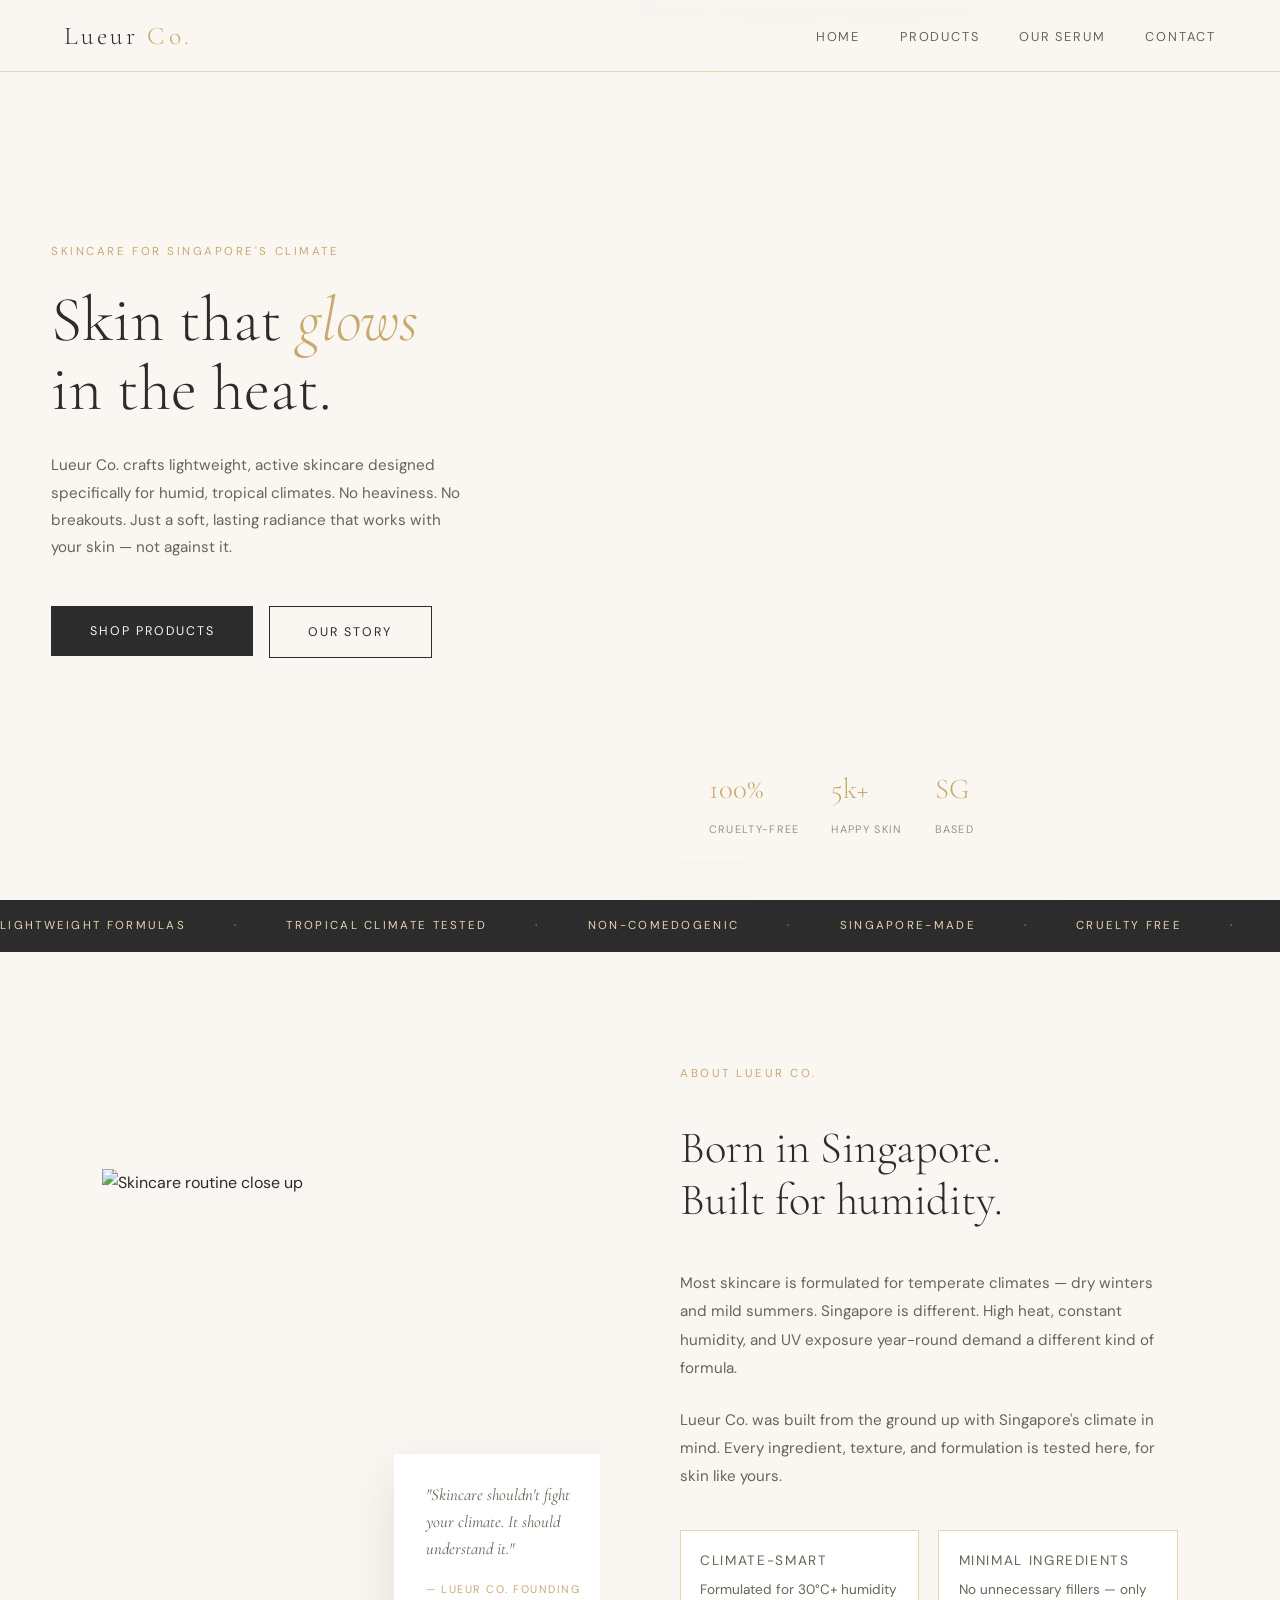
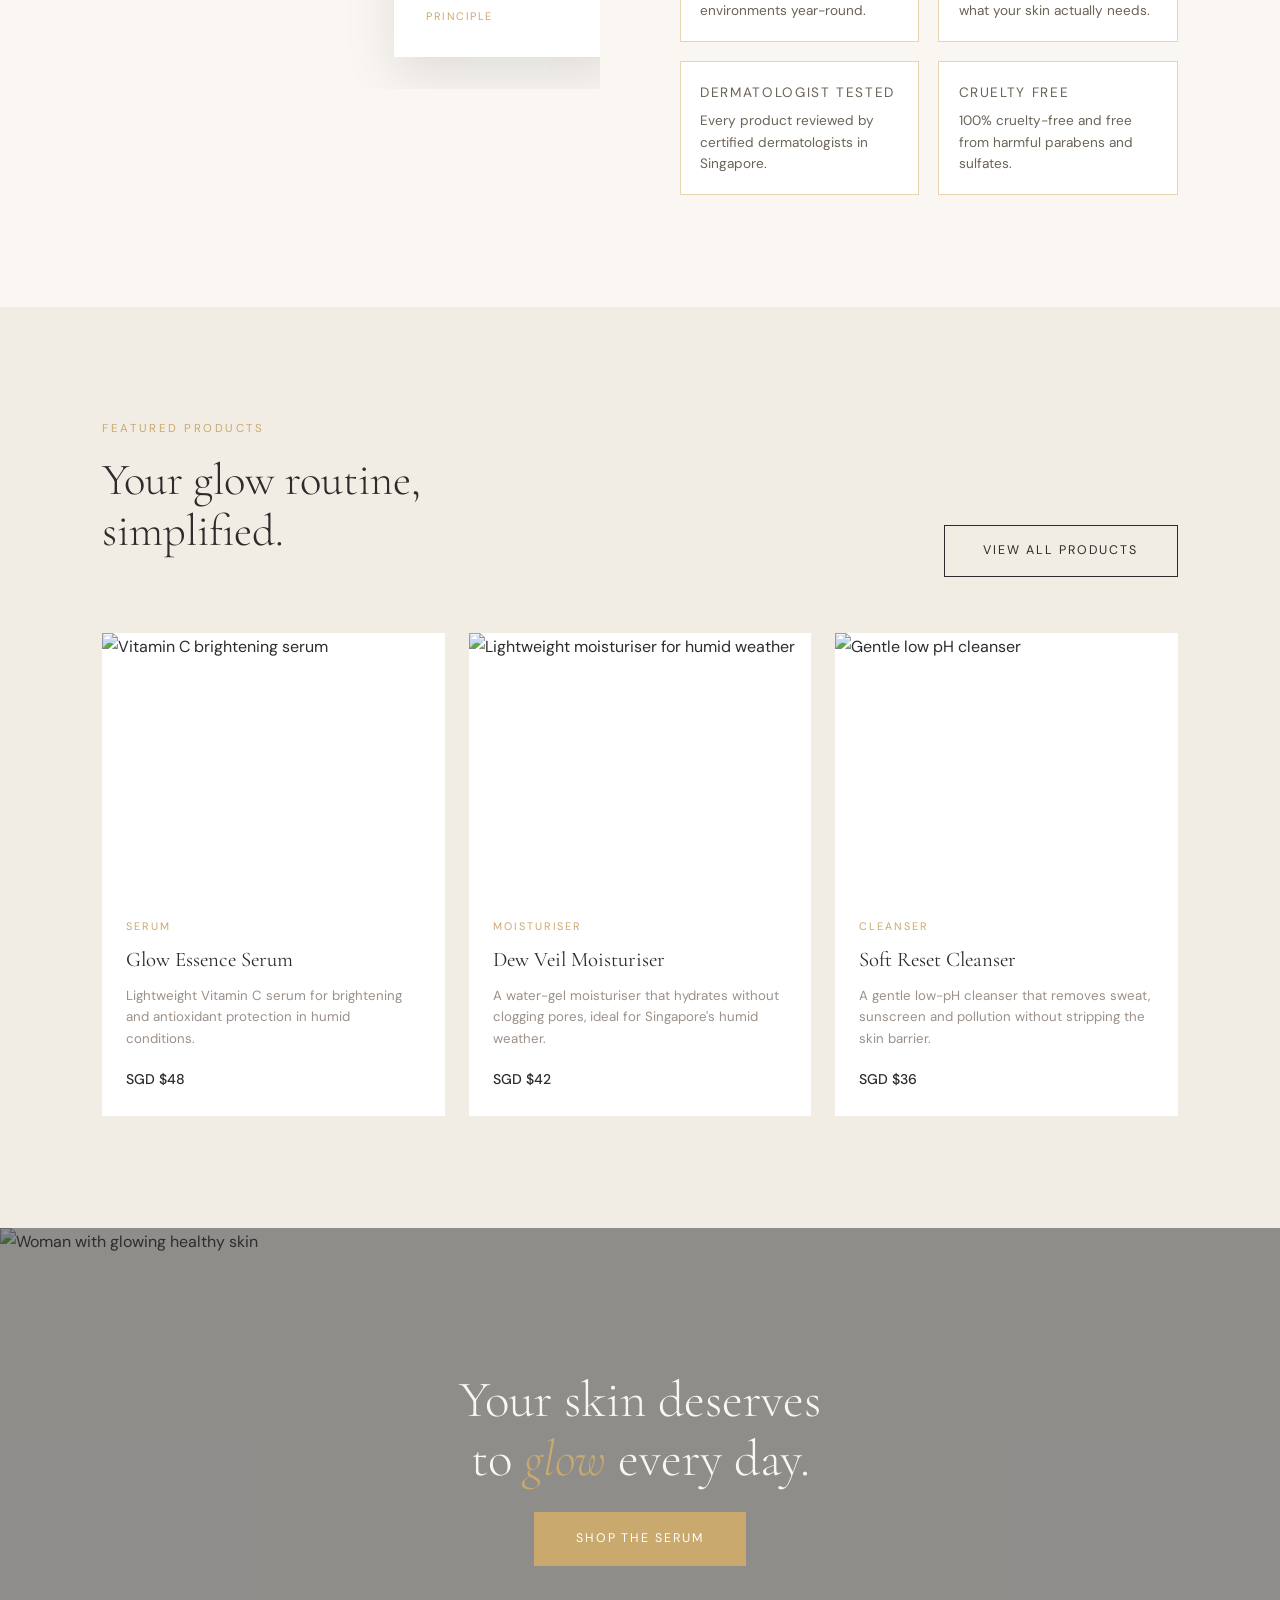
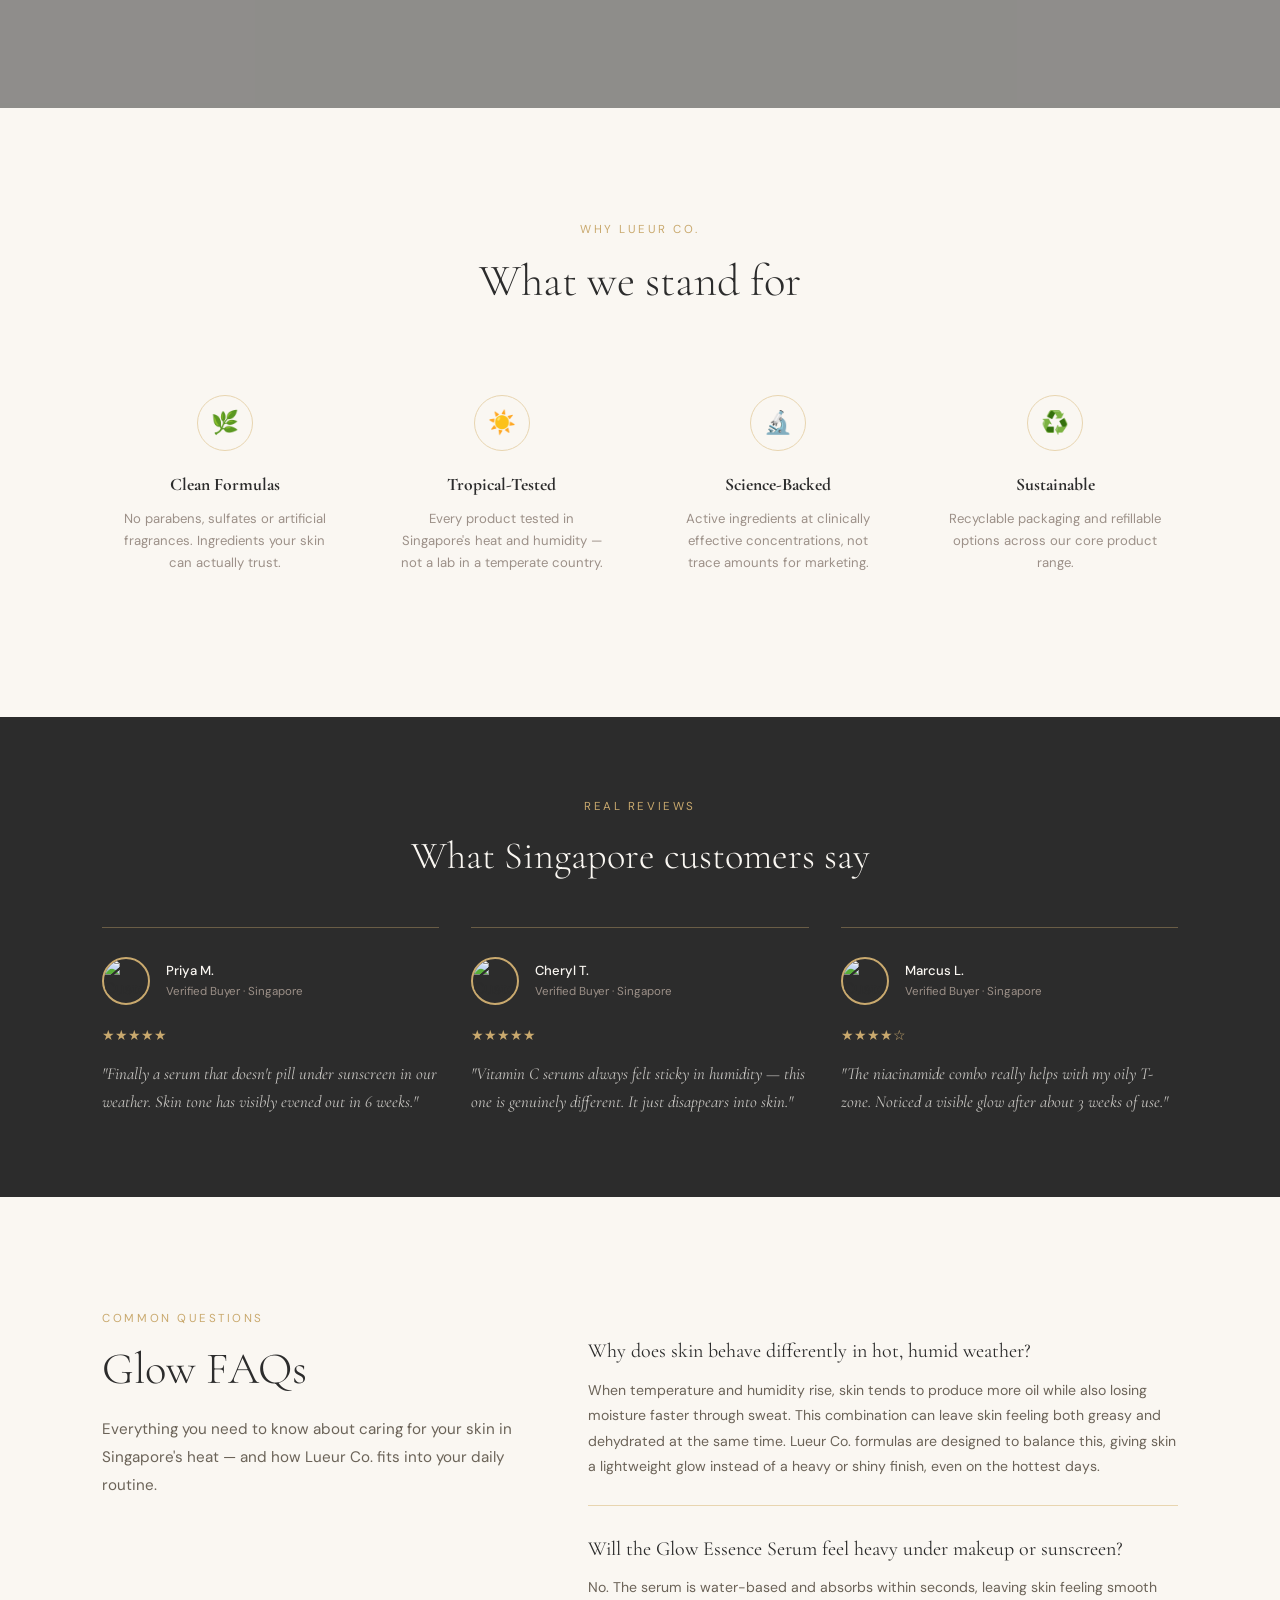
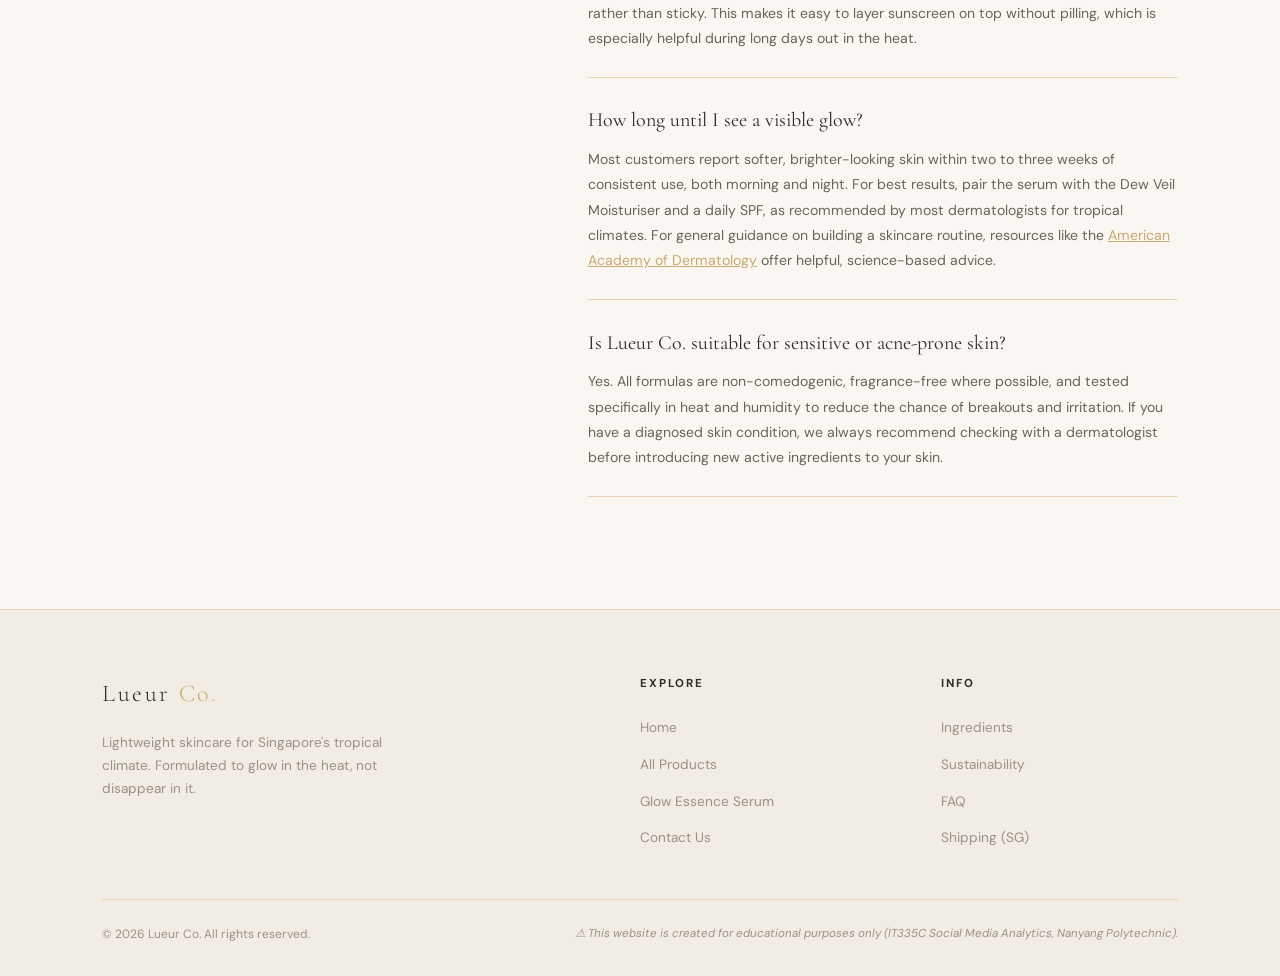
==== commit 5b354a6a: "Add files via upload" ====
--- a/index.html
+++ b/index.html
@@ -3,9 +3,11 @@
 <head>
   <meta charset="UTF-8" />
   <meta name="viewport" content="width=device-width, initial-scale=1.0" />
-  <meta name="description" content="Lueur Co. — Lightweight skincare formulated for Singapore's humid tropical climate. Discover serums, moisturisers and cleansers that give your skin a natural, lasting glow." />
+  <meta name="description" content="Lueur Co. — lightweight glow skincare for Singapore's humid climate. Shop serums, moisturisers & cleansers for radiant, glowing skin." />
   <meta name="keywords" content="skincare Singapore, glow skincare, tropical skincare, humid weather skincare, lightweight moisturiser Singapore, serum Singapore, Lueur Co" />
   <meta name="author" content="Lueur Co." />
+  <link rel="canonical" href="https://shaufin.github.io/lueur-co/" />
+  <link rel="icon" href="data:image/svg+xml,%3Csvg xmlns='http://www.w3.org/2000/svg' viewBox='0 0 100 100'%3E%3Ccircle cx='50' cy='50' r='45' fill='%23C9A96E'/%3E%3Ctext x='50' y='65' font-size='50' text-anchor='middle' fill='white' font-family='Georgia,serif'%3EL%3C/text%3E%3C/svg%3E" />
   <title>Lueur Co. | Skincare for the Tropical Glow</title>
   <link href="https://fonts.googleapis.com/css2?family=Cormorant+Garamond:ital,wght@0,300;0,400;0,600;1,300;1,400&family=DM+Sans:wght@300;400;500&display=swap" rel="stylesheet" />
   <link rel="stylesheet" href="shared.css" />
@@ -124,6 +126,14 @@
     .cta-banner { background:var(--charcoal); padding:6rem 8%; display:grid; grid-template-columns:1fr auto; align-items:center; gap:3rem; }
     .cta-banner h2 { font-family:'Cormorant Garamond',serif; font-size:clamp(2rem,3vw,3rem); font-weight:300; color:var(--cream); line-height:1.2; }
     .cta-banner h2 em { color:var(--gold); font-style:italic; }
+
+    /* FAQ */
+    .faq-section { padding: 7rem 8%; background: var(--cream); }
+    .faq-layout { display:grid; grid-template-columns: 1fr 1.4fr; gap: 4rem; }
+    .faq-item { border-bottom: 1px solid var(--gold-light); padding: 1.6rem 0; }
+    .faq-question { font-family:'Cormorant Garamond',serif; font-size:1.25rem; font-weight:400; color:var(--charcoal); margin-bottom:0.6rem; }
+    .faq-answer { font-size:0.88rem; color:var(--mid); line-height:1.8; }
+    .faq-answer a { color: var(--gold); text-decoration: underline; }
 
     /* FOOTER */
     footer { background:var(--ivory); padding:4rem 8% 2rem; border-top:1px solid var(--gold-light); }
@@ -367,6 +377,35 @@
     </div>
   </section>
 
+  <!-- FAQ -->
+  <section class="faq-section">
+    <div class="faq-layout">
+      <div class="reveal">
+        <p class="section-eyebrow">Common Questions</p>
+        <h2 class="section-title">Glow FAQs</h2>
+        <p class="section-body">Everything you need to know about caring for your skin in Singapore's heat — and how Lueur Co. fits into your daily routine.</p>
+      </div>
+      <div class="reveal reveal-delay-1">
+        <div class="faq-item">
+          <p class="faq-question">Why does skin behave differently in hot, humid weather?</p>
+          <p class="faq-answer">When temperature and humidity rise, skin tends to produce more oil while also losing moisture faster through sweat. This combination can leave skin feeling both greasy and dehydrated at the same time. Lueur Co. formulas are designed to balance this, giving skin a lightweight glow instead of a heavy or shiny finish, even on the hottest days.</p>
+        </div>
+        <div class="faq-item">
+          <p class="faq-question">Will the Glow Essence Serum feel heavy under makeup or sunscreen?</p>
+          <p class="faq-answer">No. The serum is water-based and absorbs within seconds, leaving skin feeling smooth rather than sticky. This makes it easy to layer sunscreen on top without pilling, which is especially helpful during long days out in the heat.</p>
+        </div>
+        <div class="faq-item">
+          <p class="faq-question">How long until I see a visible glow?</p>
+          <p class="faq-answer">Most customers report softer, brighter-looking skin within two to three weeks of consistent use, both morning and night. For best results, pair the serum with the Dew Veil Moisturiser and a daily SPF, as recommended by most dermatologists for tropical climates. For general guidance on building a skincare routine, resources like the <a href="https://www.aad.org/" target="_blank" rel="noopener">American Academy of Dermatology</a> offer helpful, science-based advice.</p>
+        </div>
+        <div class="faq-item">
+          <p class="faq-question">Is Lueur Co. suitable for sensitive or acne-prone skin?</p>
+          <p class="faq-answer">Yes. All formulas are non-comedogenic, fragrance-free where possible, and tested specifically in heat and humidity to reduce the chance of breakouts and irritation. If you have a diagnosed skin condition, we always recommend checking with a dermatologist before introducing new active ingredients to your skin.</p>
+        </div>
+      </div>
+    </div>
+  </section>
+
   <footer>
     <div class="footer-top">
       <div>
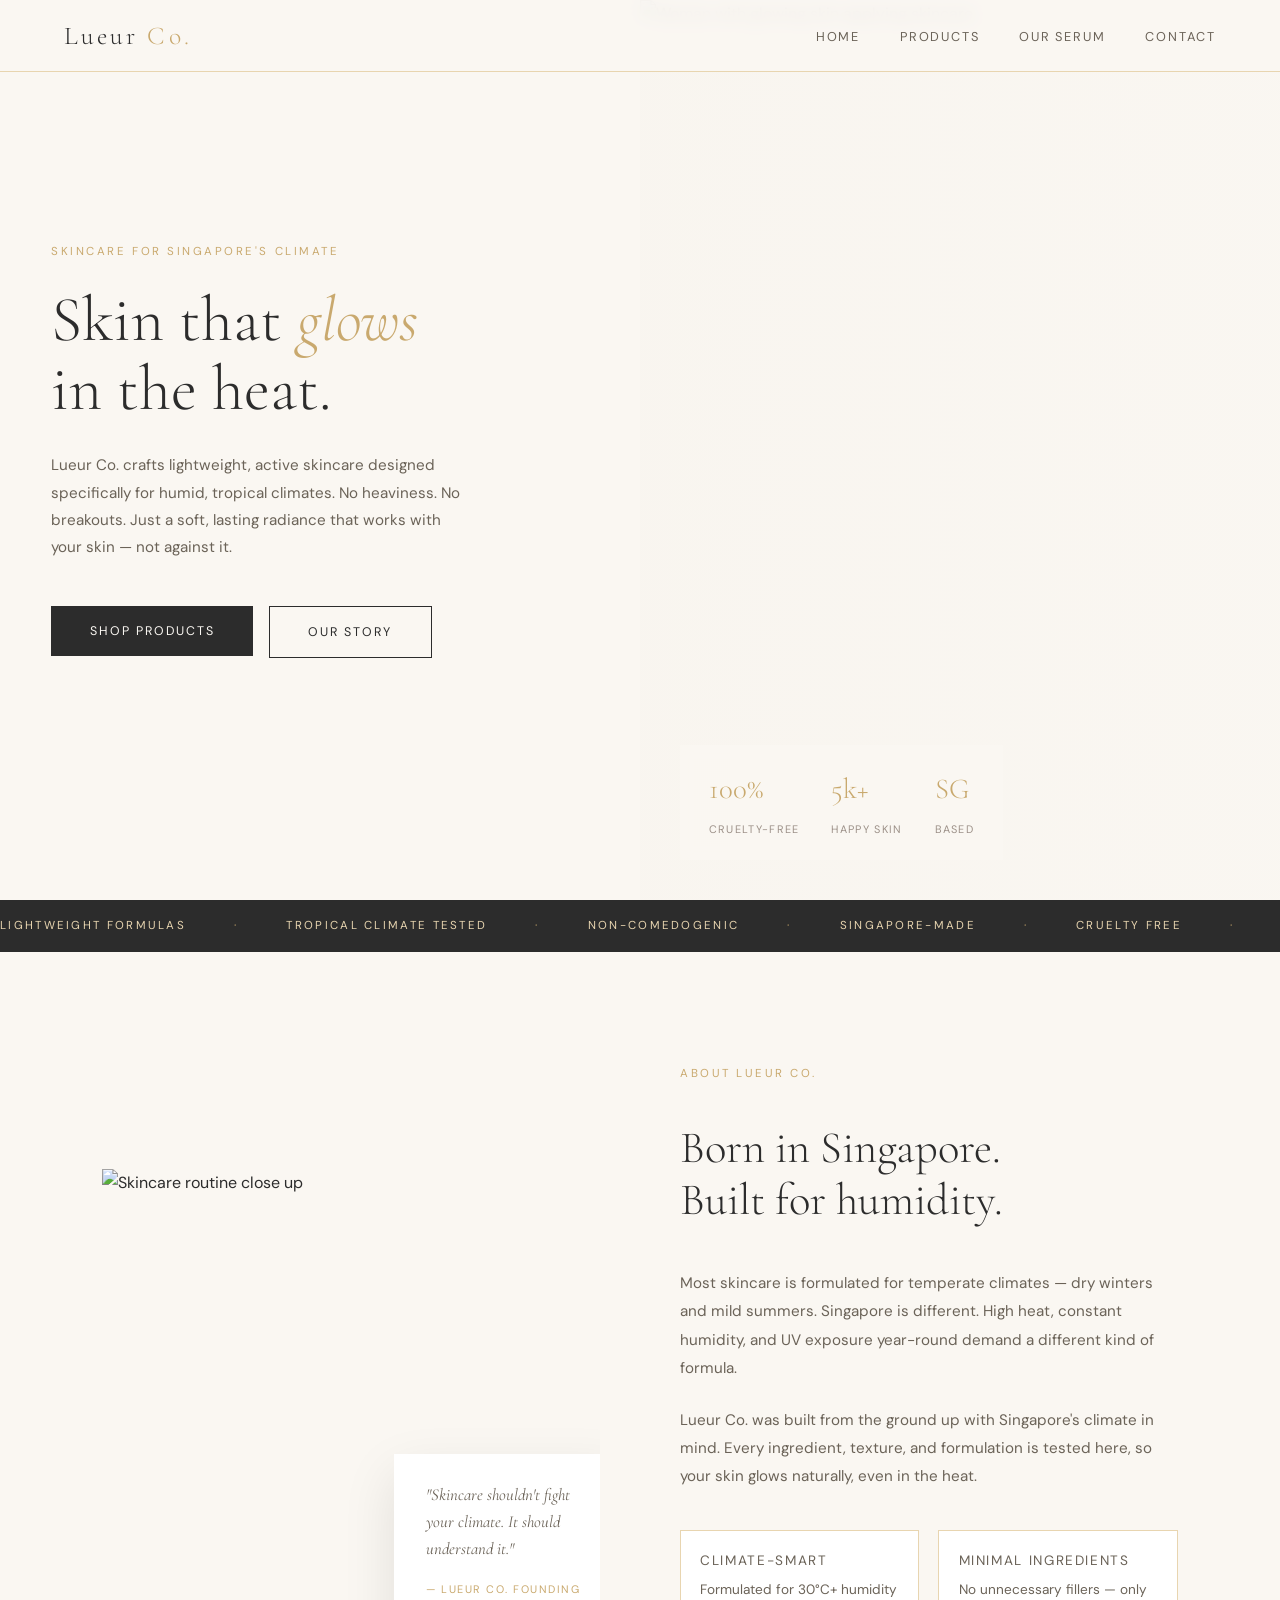
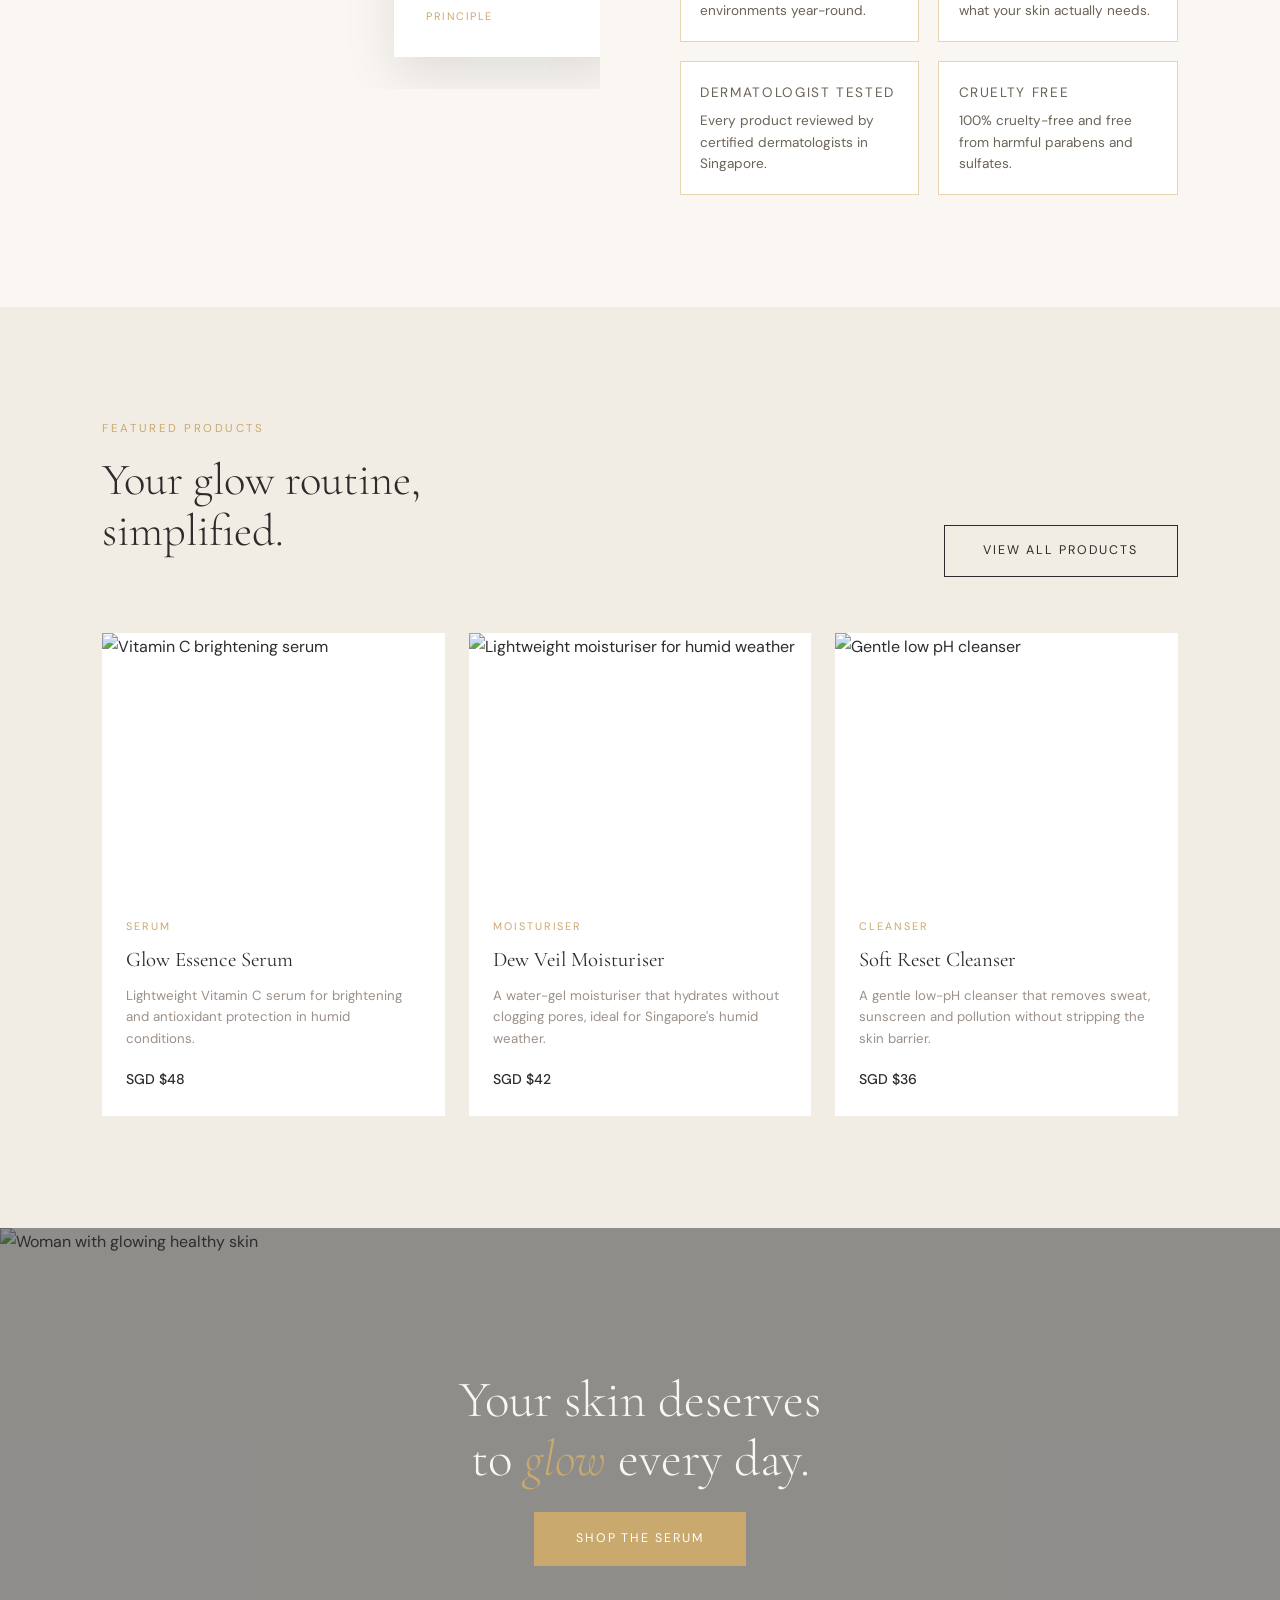
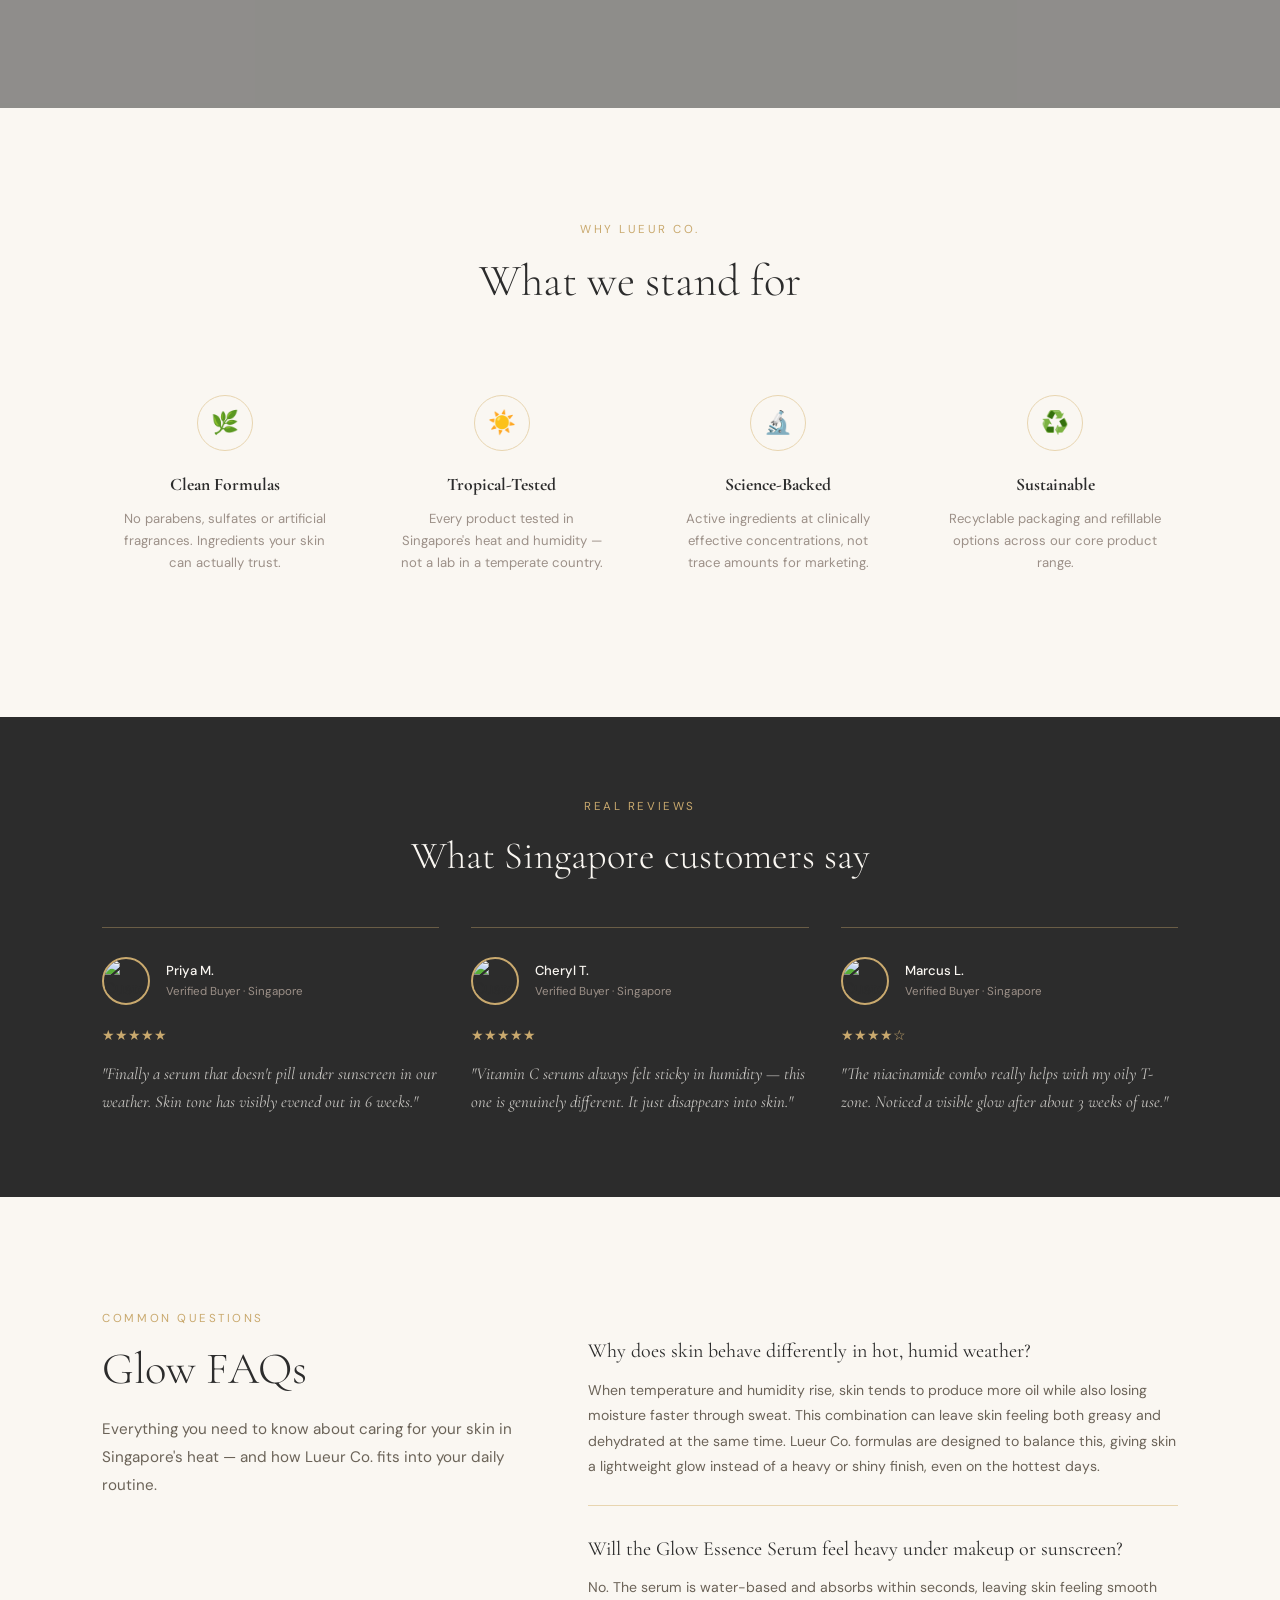
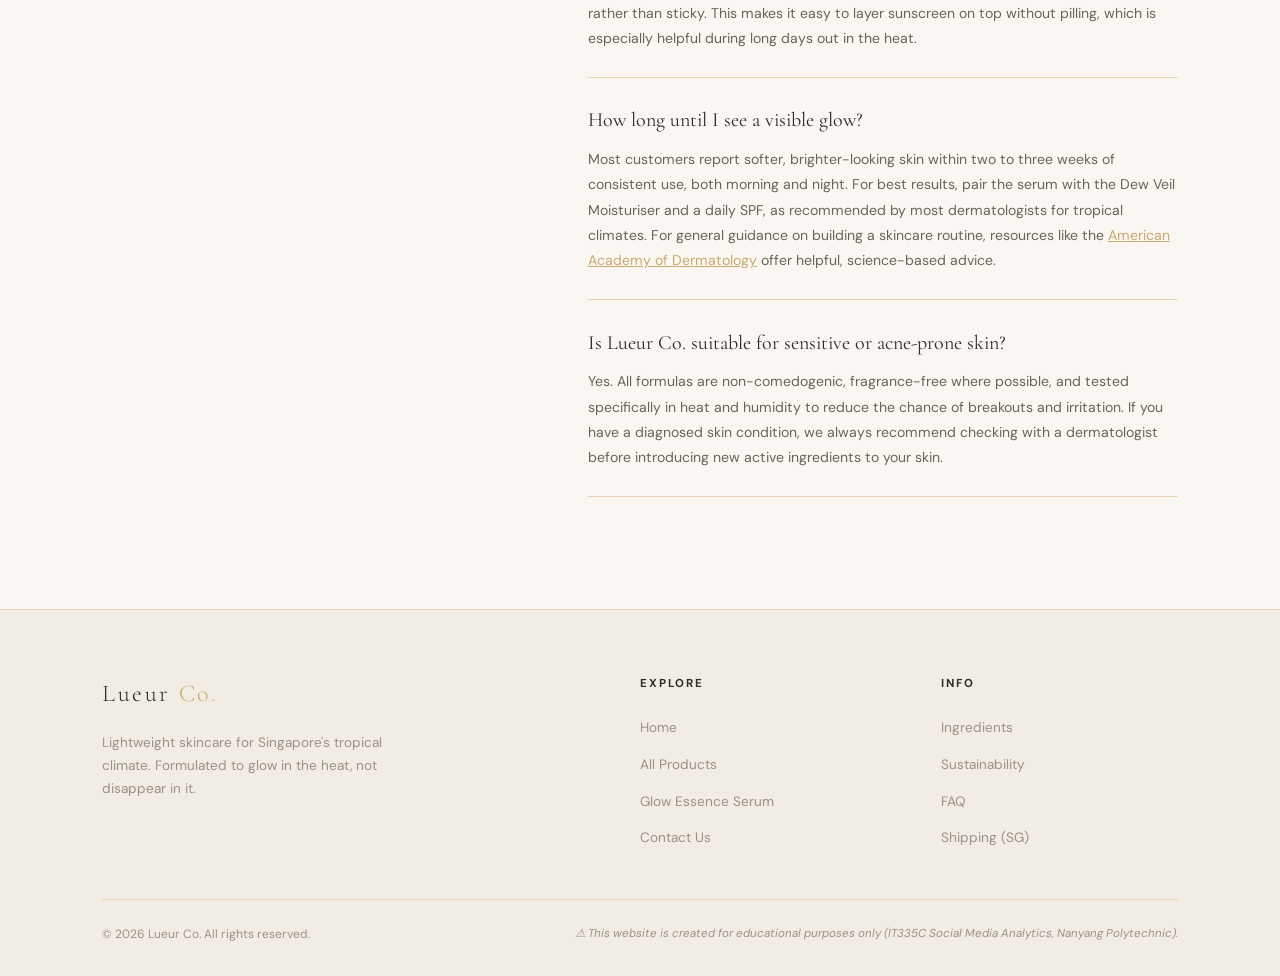
==== commit 096624cc: "Add files via upload" ====
--- a/index.html
+++ b/index.html
@@ -225,7 +225,7 @@
         <p class="section-eyebrow reveal">About Lueur Co.</p>
         <h2 class="section-title reveal">Born in Singapore.<br>Built for humidity.</h2>
         <p class="section-body reveal">Most skincare is formulated for temperate climates — dry winters and mild summers. Singapore is different. High heat, constant humidity, and UV exposure year-round demand a different kind of formula.</p>
-        <p class="section-body reveal">Lueur Co. was built from the ground up with Singapore's climate in mind. Every ingredient, texture, and formulation is tested here, for skin like yours.</p>
+        <p class="section-body reveal">Lueur Co. was built from the ground up with Singapore's climate in mind. Every ingredient, texture, and formulation is tested here, so your skin glows naturally, even in the heat.</p>
         <div class="about-pillars reveal">
           <div class="pillar">
             <p class="pillar-title">Climate-smart</p>
